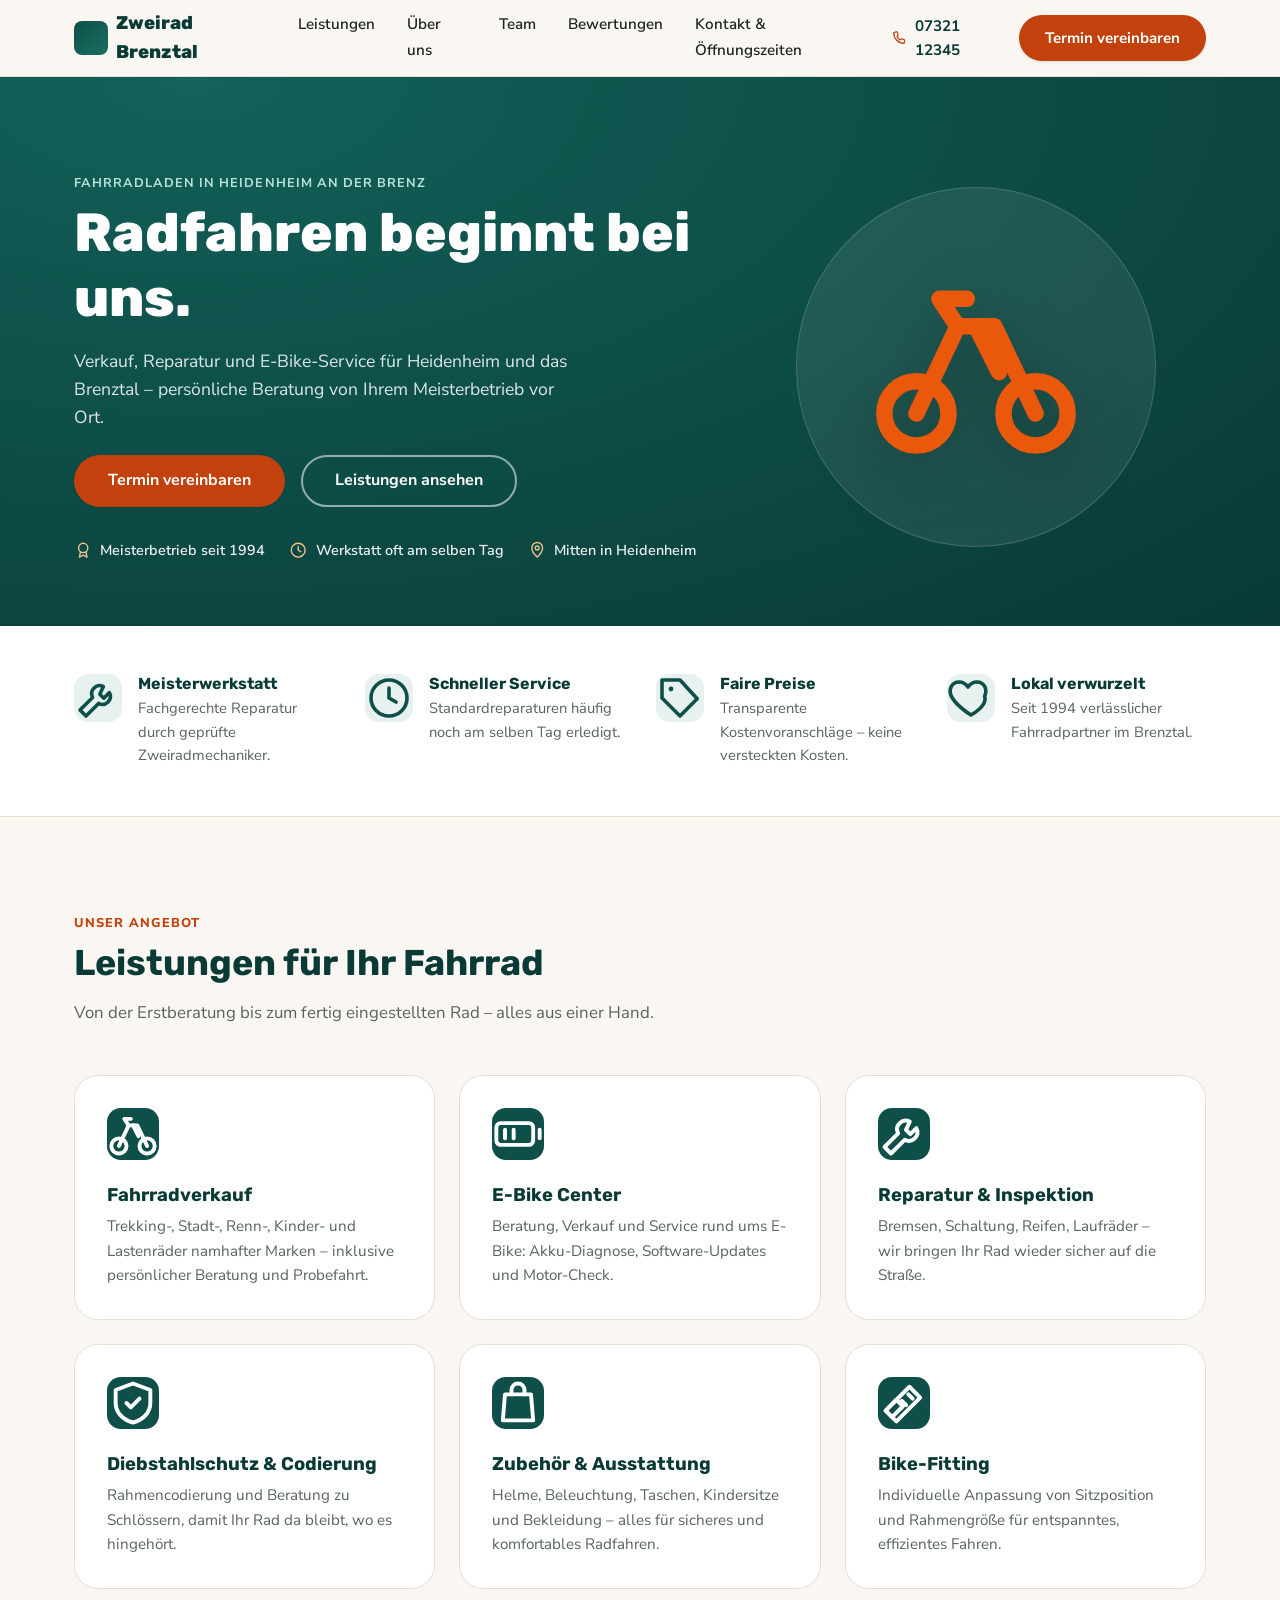
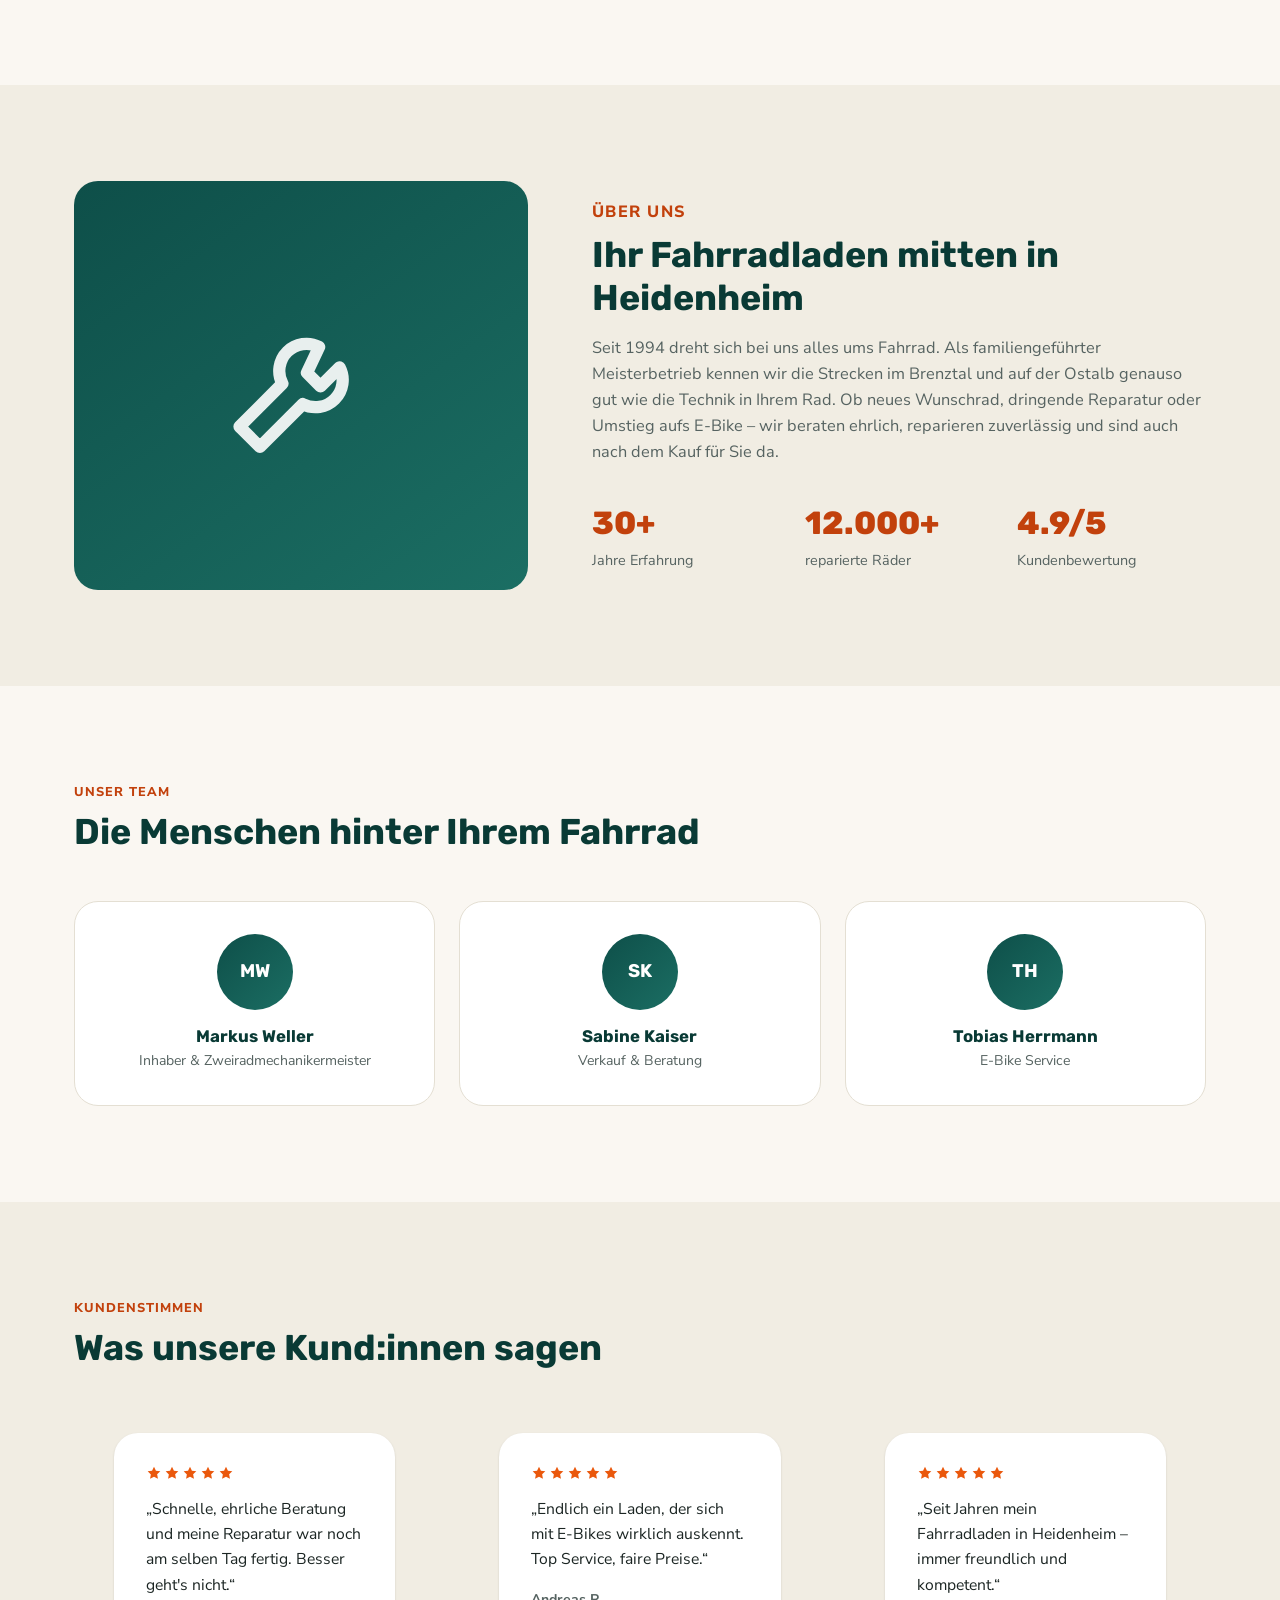
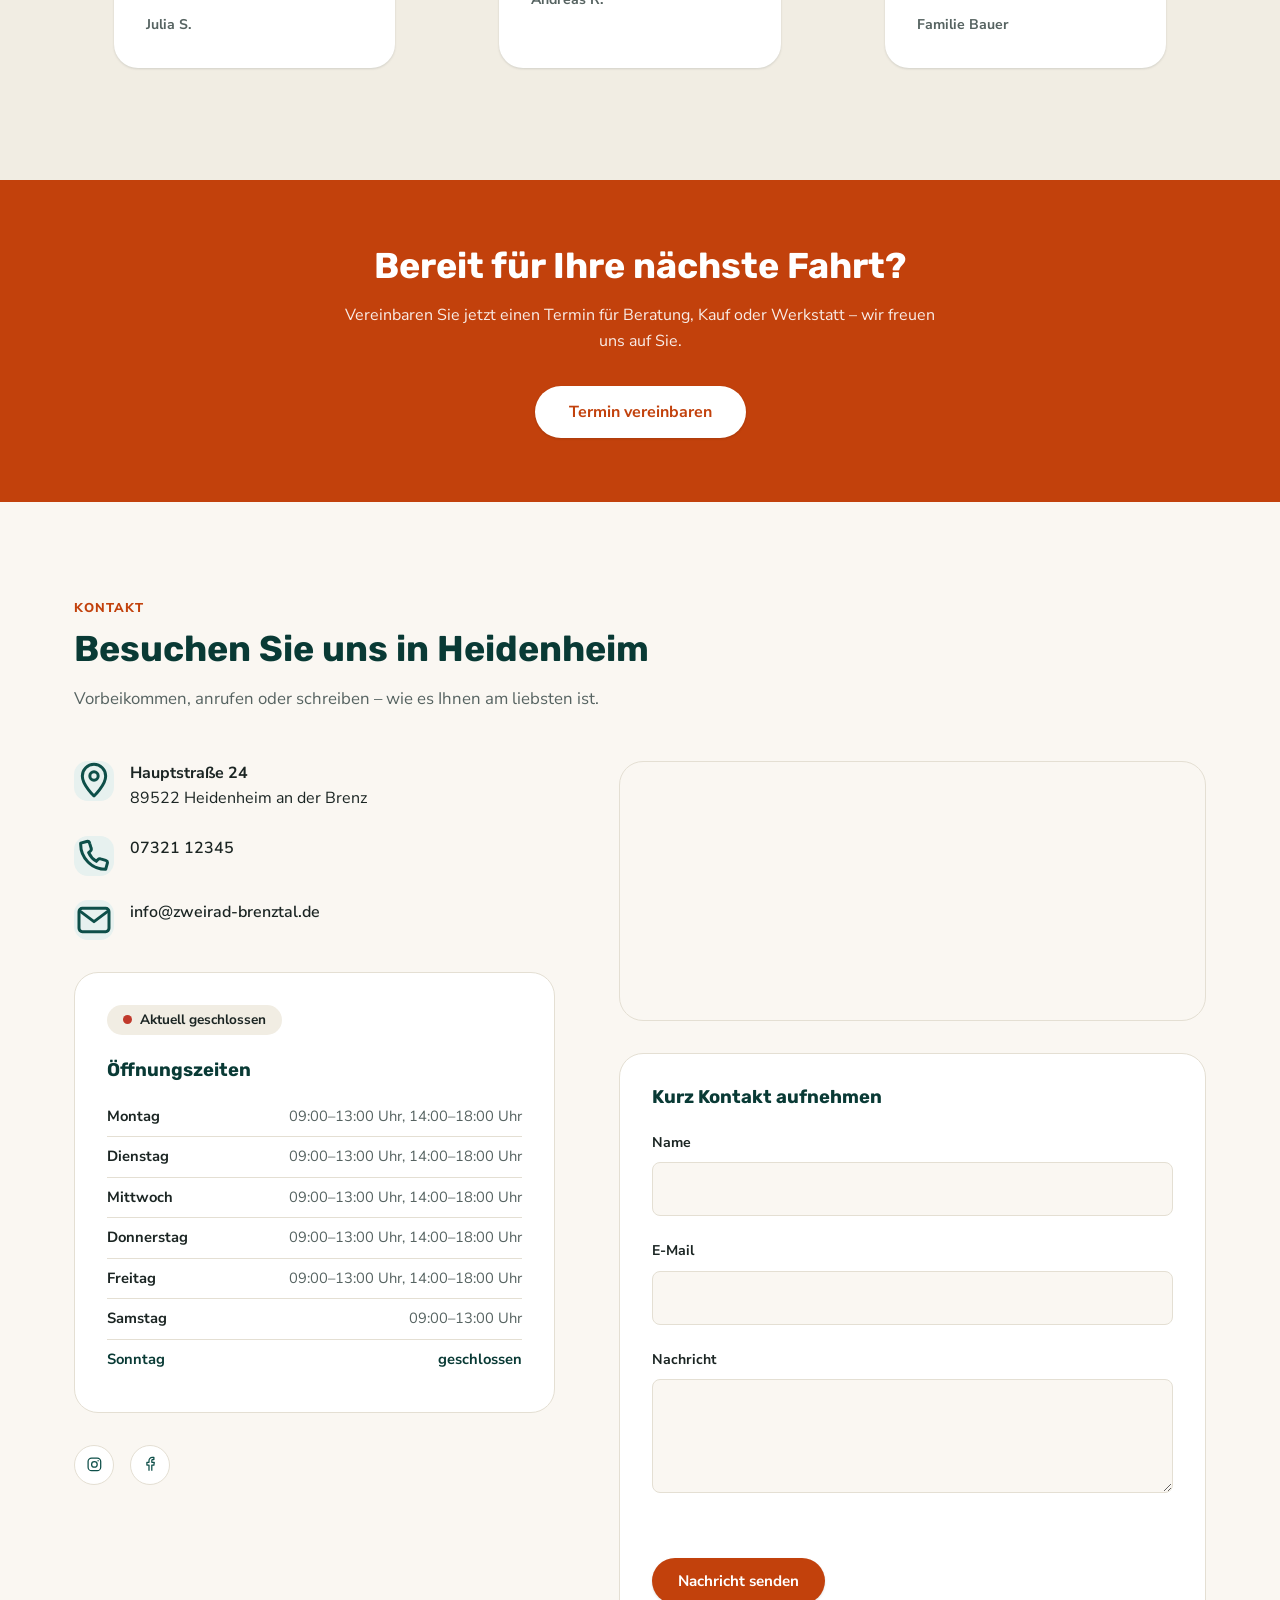
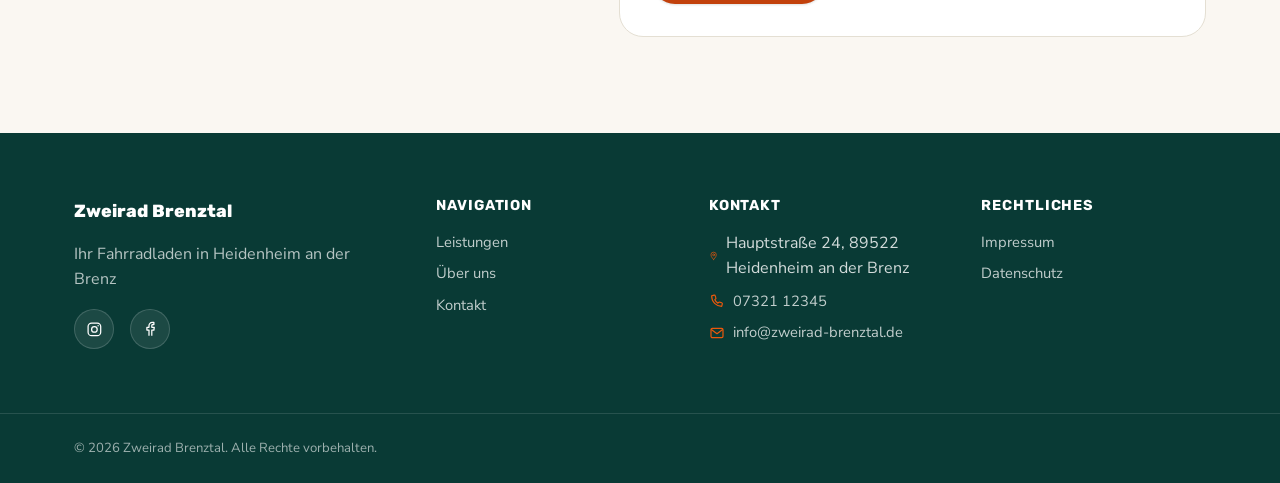
==== index.html @ 89f2dec2 "Add configurable bike shop website for Heidenheim an der Brenz Static, dependency-free HTML/CSS/JS s" ====
<!DOCTYPE html>
<html lang="de">
<head>
<meta charset="UTF-8" />
<meta name="viewport" content="width=device-width, initial-scale=1" />
<title>Zweirad Brenztal – Fahrradladen in Heidenheim an der Brenz</title>
<meta name="description" content="Ihr Fahrradladen in Heidenheim an der Brenz: Verkauf, Reparatur, E-Bike-Service und Zubehör – persönliche Beratung von Ihrem Meisterbetrieb vor Ort." />
<meta name="theme-color" content="#0E4F49" />
<link rel="icon" href="assets/favicon.svg" type="image/svg+xml" />
<link rel="preconnect" href="https://fonts.googleapis.com" />
<link rel="preconnect" href="https://fonts.gstatic.com" crossorigin />
<link href="https://fonts.googleapis.com/css2?family=Rubik:wght@500;600;700;800&family=Nunito+Sans:wght@400;500;600;700&display=swap" rel="stylesheet" />
<link rel="stylesheet" href="css/styles.css" />
</head>
<body>

<a class="skip-link" href="#main">Zum Inhalt springen</a>

<!-- ============================= HEADER ============================= -->
<header class="site-header" id="top">
  <div class="container header-inner">
    <a href="#top" class="brand" aria-label="Startseite">
      <span class="brand-mark" aria-hidden="true"></span>
      <span class="brand-name" id="brand-name">Zweirad Brenztal</span>
    </a>

    <nav class="main-nav" id="main-nav" aria-label="Hauptnavigation">
      <ul>
        <li><a href="#leistungen">Leistungen</a></li>
        <li><a href="#ueber-uns">Über uns</a></li>
        <li id="nav-team-item" hidden><a href="#team">Team</a></li>
        <li id="nav-reviews-item" hidden><a href="#bewertungen">Bewertungen</a></li>
        <li><a href="#kontakt">Kontakt &amp; Öffnungszeiten</a></li>
      </ul>
    </nav>

    <div class="header-actions">
      <a class="phone-link" id="header-phone" href="tel:">
        <span class="icon" data-icon="phone" aria-hidden="true"></span>
        <span id="header-phone-text"></span>
      </a>
      <a class="btn btn-accent" href="#kontakt">Termin vereinbaren</a>
      <button class="menu-toggle" id="menu-toggle" aria-expanded="false" aria-controls="main-nav" aria-label="Menü öffnen">
        <span class="icon" data-icon="menu" aria-hidden="true"></span>
      </button>
    </div>
  </div>
</header>

<main id="main">

  <!-- ============================= HERO ============================= -->
  <section class="hero">
    <div class="container hero-inner">
      <div class="hero-copy">
        <p class="eyebrow" id="hero-eyebrow"></p>
        <h1 id="hero-title"></h1>
        <p class="hero-subtitle" id="hero-subtitle"></p>
        <div class="hero-actions">
          <a class="btn btn-accent btn-lg" id="hero-cta-primary" href="#kontakt">Termin vereinbaren</a>
          <a class="btn btn-outline btn-lg" id="hero-cta-secondary" href="#leistungen">Leistungen ansehen</a>
        </div>
        <ul class="hero-badges" id="hero-badges"></ul>
      </div>
      <div class="hero-art" aria-hidden="true">
        <div class="hero-art-circle"></div>
        <div class="hero-art-bike">
          <span class="icon" data-icon="bike"></span>
        </div>
      </div>
    </div>
  </section>

  <!-- ============================= USPs ============================= -->
  <section class="usps" aria-label="Warum bei uns">
    <div class="container usps-grid" id="usps-grid"></div>
  </section>

  <!-- ============================= LEISTUNGEN ============================= -->
  <section class="section" id="leistungen">
    <div class="container">
      <div class="section-head">
        <p class="section-kicker">Unser Angebot</p>
        <h2>Leistungen für Ihr Fahrrad</h2>
        <p class="section-lead">Von der Erstberatung bis zum fertig eingestellten Rad – alles aus einer Hand.</p>
      </div>
      <div class="services-grid" id="services-grid"></div>
    </div>
  </section>

  <!-- ============================= ÜBER UNS ============================= -->
  <section class="section section-alt" id="ueber-uns">
    <div class="container about-inner">
      <div class="about-art" aria-hidden="true">
        <div class="about-art-shape"></div>
        <span class="icon about-art-icon" data-icon="wrench"></span>
      </div>
      <div class="about-copy">
        <p class="section-kicker">Über uns</p>
        <h2 id="about-title"></h2>
        <p id="about-text"></p>
        <dl class="stats" id="about-stats"></dl>
      </div>
    </div>
  </section>

  <!-- ============================= TEAM ============================= -->
  <section class="section" id="team" hidden>
    <div class="container">
      <div class="section-head">
        <p class="section-kicker">Unser Team</p>
        <h2>Die Menschen hinter Ihrem Fahrrad</h2>
      </div>
      <div class="team-grid" id="team-grid"></div>
    </div>
  </section>

  <!-- ============================= BEWERTUNGEN ============================= -->
  <section class="section section-alt" id="bewertungen" hidden>
    <div class="container">
      <div class="section-head">
        <p class="section-kicker">Kundenstimmen</p>
        <h2>Was unsere Kund:innen sagen</h2>
      </div>
      <div class="testimonial-grid" id="testimonial-grid"></div>
    </div>
  </section>

  <!-- ============================= CTA BANNER ============================= -->
  <section class="cta-banner">
    <div class="container cta-banner-inner">
      <h2>Bereit für Ihre nächste Fahrt?</h2>
      <p>Vereinbaren Sie jetzt einen Termin für Beratung, Kauf oder Werkstatt – wir freuen uns auf Sie.</p>
      <a class="btn btn-accent btn-lg" href="#kontakt">Termin vereinbaren</a>
    </div>
  </section>

  <!-- ============================= KONTAKT ============================= -->
  <section class="section" id="kontakt">
    <div class="container">
      <div class="section-head">
        <p class="section-kicker">Kontakt</p>
        <h2>Besuchen Sie uns in Heidenheim</h2>
        <p class="section-lead">Vorbeikommen, anrufen oder schreiben – wie es Ihnen am liebsten ist.</p>
      </div>

      <div class="contact-grid">
        <div class="contact-info">
          <ul class="info-list">
            <li>
              <span class="icon" data-icon="mapPin" aria-hidden="true"></span>
              <div>
                <strong id="contact-address-line1"></strong>
                <span id="contact-address-line2"></span>
              </div>
            </li>
            <li>
              <span class="icon" data-icon="phone" aria-hidden="true"></span>
              <div>
                <a id="contact-phone" href="tel:"></a>
              </div>
            </li>
            <li>
              <span class="icon" data-icon="mail" aria-hidden="true"></span>
              <div>
                <a id="contact-email" href="mailto:"></a>
              </div>
            </li>
          </ul>

          <div class="opening-hours-card">
            <div class="opening-hours-status" id="opening-status">
              <span class="status-dot" id="status-dot" aria-hidden="true"></span>
              <span id="status-text"></span>
            </div>
            <h3>Öffnungszeiten</h3>
            <table class="hours-table" id="hours-table">
              <tbody></tbody>
            </table>
          </div>

          <div class="social-links" id="social-links"></div>
        </div>

        <div class="contact-map-wrap">
          <iframe
            id="contact-map"
            class="contact-map"
            title="Standort auf der Karte"
            loading="lazy"
            referrerpolicy="no-referrer-when-downgrade">
          </iframe>

          <form class="contact-form" id="contact-form" novalidate>
            <h3>Kurz Kontakt aufnehmen</h3>
            <div class="form-row">
              <label for="cf-name">Name</label>
              <input type="text" id="cf-name" name="name" autocomplete="name" required />
            </div>
            <div class="form-row">
              <label for="cf-email">E-Mail</label>
              <input type="email" id="cf-email" name="email" autocomplete="email" required />
            </div>
            <div class="form-row">
              <label for="cf-message">Nachricht</label>
              <textarea id="cf-message" name="message" rows="4" required></textarea>
            </div>
            <p class="form-hint" id="form-hint" role="status" aria-live="polite"></p>
            <button type="submit" class="btn btn-accent">Nachricht senden</button>
          </form>
        </div>
      </div>
    </div>
  </section>

</main>

<!-- ============================= FOOTER ============================= -->
<footer class="site-footer">
  <div class="container footer-inner">
    <div class="footer-brand">
      <span class="brand-name" id="footer-brand-name"></span>
      <p id="footer-claim"></p>
      <div class="social-links" id="footer-social-links"></div>
    </div>

    <div class="footer-col">
      <h4>Navigation</h4>
      <ul>
        <li><a href="#leistungen">Leistungen</a></li>
        <li><a href="#ueber-uns">Über uns</a></li>
        <li><a href="#kontakt">Kontakt</a></li>
      </ul>
    </div>

    <div class="footer-col">
      <h4>Kontakt</h4>
      <ul id="footer-contact"></ul>
    </div>

    <div class="footer-col">
      <h4>Rechtliches</h4>
      <ul>
        <li><a id="footer-impressum" href="#">Impressum</a></li>
        <li><a id="footer-datenschutz" href="#">Datenschutz</a></li>
      </ul>
    </div>
  </div>
  <div class="footer-bottom">
    <div class="container">
      <p>&copy; <span id="footer-year"></span> <span id="footer-year-brand"></span>. Alle Rechte vorbehalten.</p>
    </div>
  </div>
</footer>

<script src="js/icons.js"></script>
<script src="js/config.js"></script>
<script src="js/main.js"></script>
</body>
</html>
---- css/styles.css ----
/* ============================================================================
   DESIGN TOKENS
   Petrol/Teal = Vertrauen & Handwerk, Orange = Energie & Call-to-Action.
   Empfehlung basiert auf lokalem Trust-Business + Retail Farb-/Typo-Profil.
   ============================================================================ */
:root {
  /* Farben */
  --color-primary: #0E4F49;
  --color-primary-dark: #093A35;
  --color-primary-light: #E7F1EF;
  --color-secondary: #1B6E63;
  --color-accent: #EA580C;
  --color-accent-dark: #C2410C;
  --color-on-accent: #FFFFFF;

  --color-bg: #FAF7F2;
  --color-surface: #FFFFFF;
  --color-surface-alt: #F1EDE3;
  --color-text: #1B2523;
  --color-text-muted: #566361;
  --color-border: #E4DFD3;

  --color-success: #1B8A5A;
  --color-danger: #C0392B;

  /* Typografie */
  --font-heading: "Rubik", system-ui, sans-serif;
  --font-body: "Nunito Sans", system-ui, sans-serif;

  /* Spacing scale */
  --space-1: 4px;
  --space-2: 8px;
  --space-3: 16px;
  --space-4: 24px;
  --space-5: 32px;
  --space-6: 48px;
  --space-7: 64px;
  --space-8: 96px;

  /* Radius / Shadow */
  --radius-sm: 8px;
  --radius-md: 14px;
  --radius-lg: 24px;
  --radius-full: 999px;
  --shadow-sm: 0 1px 2px rgba(15, 30, 27, 0.06), 0 1px 3px rgba(15, 30, 27, 0.08);
  --shadow-md: 0 8px 24px rgba(15, 30, 27, 0.10);
  --shadow-lg: 0 20px 48px rgba(15, 30, 27, 0.16);

  --transition-fast: 150ms ease;
  --transition: 220ms cubic-bezier(0.4, 0, 0.2, 1);

  --container-width: 1180px;
}

/* ============================================================================
   RESET & BASE
   ============================================================================ */
*, *::before, *::after { box-sizing: border-box; }
html { scroll-behavior: smooth; }
@media (prefers-reduced-motion: reduce) {
  html { scroll-behavior: auto; }
  *, *::before, *::after {
    animation-duration: 0.01ms !important;
    animation-iteration-count: 1 !important;
    transition-duration: 0.01ms !important;
    scroll-behavior: auto !important;
  }
}

body {
  margin: 0;
  font-family: var(--font-body);
  background: var(--color-bg);
  color: var(--color-text);
  font-size: 16px;
  line-height: 1.6;
  -webkit-font-smoothing: antialiased;
}

img { max-width: 100%; display: block; }

h1, h2, h3, h4 {
  font-family: var(--font-heading);
  color: var(--color-primary-dark);
  line-height: 1.2;
  margin: 0 0 var(--space-3);
  font-weight: 700;
}

h1 { font-size: clamp(2.1rem, 4.2vw, 3.4rem); font-weight: 800; }
h2 { font-size: clamp(1.6rem, 2.8vw, 2.3rem); }
h3 { font-size: 1.15rem; }

p { margin: 0 0 var(--space-3); color: var(--color-text-muted); }

a { color: var(--color-primary); text-decoration: none; }

ul { list-style: none; margin: 0; padding: 0; }

button { font-family: inherit; }

/* Accessible focus ring everywhere, including keyboard-only */
a:focus-visible,
button:focus-visible,
input:focus-visible,
textarea:focus-visible,
[tabindex]:focus-visible {
  outline: 3px solid var(--color-accent);
  outline-offset: 2px;
  border-radius: var(--radius-sm);
}

.skip-link {
  position: absolute;
  left: -9999px;
  top: 0;
  background: var(--color-primary);
  color: #fff;
  padding: var(--space-3);
  z-index: 1000;
  border-radius: 0 0 var(--radius-sm) 0;
}
.skip-link:focus {
  left: 0;
}

.container {
  width: 100%;
  max-width: var(--container-width);
  margin-inline: auto;
  padding-inline: var(--space-4);
}

.icon {
  display: inline-flex;
  width: 1em;
  height: 1em;
}
.icon svg { width: 100%; height: 100%; }

/* ============================================================================
   BUTTONS  (min 44x44 touch target)
   ============================================================================ */
.btn {
  display: inline-flex;
  align-items: center;
  justify-content: center;
  gap: var(--space-2);
  min-height: 46px;
  padding: 0 var(--space-4);
  border-radius: var(--radius-full);
  font-weight: 700;
  font-size: 0.95rem;
  border: 2px solid transparent;
  cursor: pointer;
  transition: transform var(--transition-fast), box-shadow var(--transition-fast), background var(--transition-fast), color var(--transition-fast);
  white-space: nowrap;
}
.btn:hover { transform: translateY(-1px); }
.btn:active { transform: translateY(0); }

.btn-accent {
  background: var(--color-accent-dark);
  color: var(--color-on-accent);
  box-shadow: var(--shadow-sm);
}
.btn-accent:hover { background: var(--color-accent); box-shadow: var(--shadow-md); }

.btn-outline {
  background: transparent;
  border-color: rgba(255,255,255,0.55);
  color: inherit;
}
.btn-outline:hover { background: rgba(255,255,255,0.12); }

.btn-lg { min-height: 52px; padding: 0 var(--space-5); font-size: 1rem; }

/* ============================================================================
   HEADER
   ============================================================================ */
.site-header {
  position: sticky;
  top: 0;
  z-index: 100;
  background: rgba(250, 247, 242, 0.97);
  border-bottom: 1px solid var(--color-border);
}

.header-inner {
  display: flex;
  align-items: center;
  gap: var(--space-4);
  min-height: 76px;
}

.brand {
  display: flex;
  align-items: center;
  gap: var(--space-2);
  margin-right: auto;
  font-family: var(--font-heading);
  font-weight: 800;
  font-size: 1.15rem;
  color: var(--color-primary-dark);
}

.brand-mark {
  width: 34px;
  height: 34px;
  border-radius: var(--radius-sm);
  background: linear-gradient(135deg, var(--color-primary), var(--color-secondary));
  flex-shrink: 0;
}

.main-nav ul {
  display: flex;
  gap: var(--space-5);
}

.main-nav a {
  color: var(--color-text);
  font-weight: 600;
  font-size: 0.95rem;
  padding: var(--space-2) 0;
  border-bottom: 2px solid transparent;
  transition: color var(--transition-fast), border-color var(--transition-fast);
}
.main-nav a:hover { color: var(--color-primary); border-color: var(--color-accent); }

.header-actions {
  display: flex;
  align-items: center;
  gap: var(--space-3);
}

.phone-link {
  display: flex;
  align-items: center;
  gap: var(--space-2);
  font-weight: 700;
  color: var(--color-primary-dark);
  font-size: 0.95rem;
}
.phone-link .icon { color: var(--color-accent-dark); font-size: 1.1rem; }

.menu-toggle {
  display: none;
  align-items: center;
  justify-content: center;
  width: 44px;
  height: 44px;
  border: 1px solid var(--color-border);
  border-radius: var(--radius-sm);
  background: var(--color-surface);
  color: var(--color-primary-dark);
  cursor: pointer;
}

/* ============================================================================
   HERO
   ============================================================================ */
.hero {
  background: radial-gradient(120% 140% at 15% 0%, #12615A 0%, var(--color-primary) 45%, var(--color-primary-dark) 100%);
  color: #fff;
  padding-block: var(--space-8) var(--space-7);
  overflow: hidden;
}

.hero-inner {
  display: grid;
  grid-template-columns: 1.15fr 0.85fr;
  align-items: center;
  gap: var(--space-6);
}

.eyebrow {
  text-transform: uppercase;
  letter-spacing: 0.08em;
  font-weight: 700;
  font-size: 0.8rem;
  color: #B9E3DA;
  margin-bottom: var(--space-2);
}

.hero h1 { color: #fff; }

.hero-subtitle {
  color: rgba(255,255,255,0.86);
  font-size: 1.1rem;
  max-width: 46ch;
}

.hero-actions {
  display: flex;
  flex-wrap: wrap;
  gap: var(--space-3);
  margin-block: var(--space-4) var(--space-5);
}

.hero-badges {
  display: flex;
  flex-wrap: wrap;
  gap: var(--space-4);
}
.hero-badges li {
  display: flex;
  align-items: center;
  gap: var(--space-2);
  font-size: 0.9rem;
  font-weight: 600;
  color: rgba(255,255,255,0.92);
}
.hero-badges .icon { color: #F0C48F; font-size: 1.15rem; }

.hero-art {
  position: relative;
  display: flex;
  align-items: center;
  justify-content: center;
  height: 100%;
  min-height: 280px;
}
.hero-art-circle {
  position: absolute;
  width: min(360px, 80%);
  aspect-ratio: 1;
  border-radius: 50%;
  background: rgba(255,255,255,0.08);
  border: 1px solid rgba(255,255,255,0.16);
}
.hero-art-bike {
  position: relative;
  color: var(--color-accent);
  filter: drop-shadow(0 20px 30px rgba(0,0,0,0.25));
}
.hero-art-bike .icon { width: min(220px, 46vw); height: min(220px, 46vw); }

/* ============================================================================
   USPs
   ============================================================================ */
.usps {
  background: var(--color-surface);
  border-bottom: 1px solid var(--color-border);
}
.usps-grid {
  display: grid;
  grid-template-columns: repeat(4, 1fr);
  gap: var(--space-5);
  padding-block: var(--space-6);
}
.usp-item {
  display: flex;
  gap: var(--space-3);
  align-items: flex-start;
}
.usp-icon {
  flex-shrink: 0;
  width: 48px;
  height: 48px;
  border-radius: var(--radius-md);
  background: var(--color-primary-light);
  color: var(--color-primary);
  display: flex;
  align-items: center;
  justify-content: center;
  font-size: 1.4rem;
}
.usp-item h3 { margin-bottom: var(--space-1); font-size: 1rem; }
.usp-item p { margin: 0; font-size: 0.92rem; }

/* ============================================================================
   SECTIONS (generic)
   ============================================================================ */
.section { padding-block: var(--space-8); }
.section-alt { background: var(--color-surface-alt); }

.section-head { max-width: 640px; margin-bottom: var(--space-6); }
.section-kicker {
  color: var(--color-accent-dark);
  font-weight: 800;
  text-transform: uppercase;
  letter-spacing: 0.08em;
  font-size: 0.8rem;
  margin-bottom: var(--space-2);
}
.section-lead { font-size: 1.05rem; }

/* ============================================================================
   SERVICES
   ============================================================================ */
.services-grid {
  display: grid;
  grid-template-columns: repeat(3, 1fr);
  gap: var(--space-4);
}
.service-card {
  background: var(--color-surface);
  border: 1px solid var(--color-border);
  border-radius: var(--radius-lg);
  padding: var(--space-5);
  transition: transform var(--transition), box-shadow var(--transition), border-color var(--transition);
}
.service-card:hover {
  transform: translateY(-4px);
  box-shadow: var(--shadow-md);
  border-color: transparent;
}
.service-icon {
  width: 52px;
  height: 52px;
  border-radius: var(--radius-md);
  background: var(--color-primary);
  color: #fff;
  display: flex;
  align-items: center;
  justify-content: center;
  font-size: 1.5rem;
  margin-bottom: var(--space-4);
}
.service-card h3 { margin-bottom: var(--space-2); }
.service-card p { margin: 0; font-size: 0.95rem; }

/* ============================================================================
   ABOUT
   ============================================================================ */
.about-inner {
  display: grid;
  grid-template-columns: 0.85fr 1.15fr;
  gap: var(--space-7);
  align-items: center;
}
.about-art {
  position: relative;
  aspect-ratio: 1 / 0.9;
  display: flex;
  align-items: center;
  justify-content: center;
}
.about-art-shape {
  position: absolute;
  inset: 0;
  background: linear-gradient(145deg, var(--color-primary), var(--color-secondary));
  border-radius: var(--radius-lg);
}
.about-art-icon {
  position: relative;
  color: rgba(255,255,255,0.9);
  width: 40%;
  height: 40%;
}
.about-copy p { font-size: 1.02rem; }

.stats {
  display: grid;
  grid-template-columns: repeat(3, 1fr);
  gap: var(--space-4);
  margin: var(--space-5) 0 0;
}
.stats div { text-align: left; }
.stats dt {
  font-family: var(--font-heading);
  font-size: clamp(1.5rem, 3vw, 2rem);
  font-weight: 800;
  color: var(--color-accent-dark);
}
.stats dd { margin: 0; color: var(--color-text-muted); font-size: 0.9rem; }

/* ============================================================================
   TEAM
   ============================================================================ */
.team-grid {
  display: grid;
  grid-template-columns: repeat(auto-fit, minmax(200px, 1fr));
  gap: var(--space-4);
}
.team-card {
  background: var(--color-surface);
  border: 1px solid var(--color-border);
  border-radius: var(--radius-lg);
  padding: var(--space-5);
  text-align: center;
}
.team-avatar {
  width: 76px;
  height: 76px;
  border-radius: 50%;
  margin: 0 auto var(--space-3);
  background: linear-gradient(135deg, var(--color-primary), var(--color-secondary));
  color: #fff;
  display: flex;
  align-items: center;
  justify-content: center;
  font-family: var(--font-heading);
  font-weight: 700;
  font-size: 1.15rem;
}
.team-card h3 { margin-bottom: var(--space-1); font-size: 1.05rem; }
.team-card p { margin: 0; font-size: 0.88rem; }

/* ============================================================================
   TESTIMONIALS
   ============================================================================ */
.testimonial-grid {
  display: grid;
  grid-template-columns: repeat(3, 1fr);
  gap: var(--space-4);
}
.testimonial-card {
  background: var(--color-surface);
  border-radius: var(--radius-lg);
  padding: var(--space-5);
  box-shadow: var(--shadow-sm);
}
.testimonial-stars {
  display: flex;
  gap: 2px;
  color: var(--color-accent);
  margin-bottom: var(--space-3);
}
.testimonial-stars .icon { width: 16px; height: 16px; }
.testimonial-card blockquote {
  margin: 0 0 var(--space-3);
  font-size: 0.98rem;
  color: var(--color-text);
}
.testimonial-author {
  font-weight: 700;
  font-size: 0.88rem;
  color: var(--color-text-muted);
}

/* ============================================================================
   CTA BANNER
   ============================================================================ */
.cta-banner {
  background: var(--color-accent-dark);
  color: #fff;
  text-align: center;
  padding-block: var(--space-7);
}
.cta-banner-inner { max-width: 640px; margin-inline: auto; }
.cta-banner h2 { color: #fff; }
.cta-banner p { color: rgba(255,255,255,0.9); margin-bottom: var(--space-5); }
.cta-banner .btn-accent {
  background: #fff;
  color: var(--color-accent-dark);
}
.cta-banner .btn-accent:hover { background: #FFF3EA; }

/* ============================================================================
   CONTACT
   ============================================================================ */
.contact-grid {
  display: grid;
  grid-template-columns: 0.9fr 1.1fr;
  gap: var(--space-7);
  align-items: start;
}

.info-list { display: flex; flex-direction: column; gap: var(--space-4); margin-bottom: var(--space-5); }
.info-list li { display: flex; gap: var(--space-3); align-items: flex-start; }
.info-list .icon {
  flex-shrink: 0;
  width: 40px;
  height: 40px;
  border-radius: var(--radius-md);
  background: var(--color-primary-light);
  color: var(--color-primary);
  display: flex;
  align-items: center;
  justify-content: center;
  font-size: 1.1rem;
}
.info-list strong { display: block; color: var(--color-text); }
.info-list a { color: var(--color-text); font-weight: 600; }
.info-list a:hover { color: var(--color-primary); }

.opening-hours-card {
  background: var(--color-surface);
  border: 1px solid var(--color-border);
  border-radius: var(--radius-lg);
  padding: var(--space-5);
  margin-bottom: var(--space-5);
}
.opening-hours-status {
  display: inline-flex;
  align-items: center;
  gap: var(--space-2);
  padding: var(--space-1) var(--space-3);
  border-radius: var(--radius-full);
  background: var(--color-surface-alt);
  font-weight: 700;
  font-size: 0.85rem;
  margin-bottom: var(--space-4);
}
.status-dot {
  width: 9px;
  height: 9px;
  border-radius: 50%;
  background: var(--color-text-muted);
  flex-shrink: 0;
}
.status-dot.is-open { background: var(--color-success); }
.status-dot.is-closed { background: var(--color-danger); }

.hours-table { width: 100%; border-collapse: collapse; font-size: 0.92rem; }
.hours-table td { padding: var(--space-2) 0; border-top: 1px solid var(--color-border); color: var(--color-text-muted); }
.hours-table td:first-child { font-weight: 700; color: var(--color-text); }
.hours-table td:last-child { text-align: right; }
.hours-table tr:first-child td { border-top: none; }
.hours-table tr.is-today td { color: var(--color-primary-dark); font-weight: 700; }

.social-links { display: flex; gap: var(--space-3); }
.social-links a {
  width: 40px;
  height: 40px;
  border-radius: 50%;
  background: var(--color-surface);
  border: 1px solid var(--color-border);
  color: var(--color-primary);
  display: flex;
  align-items: center;
  justify-content: center;
  font-size: 1.05rem;
  transition: background var(--transition-fast), color var(--transition-fast);
}
.social-links a:hover { background: var(--color-primary); color: #fff; }

.contact-map-wrap { display: flex; flex-direction: column; gap: var(--space-5); }
.contact-map {
  width: 100%;
  height: 260px;
  border: 1px solid var(--color-border);
  border-radius: var(--radius-lg);
}

.contact-form {
  background: var(--color-surface);
  border: 1px solid var(--color-border);
  border-radius: var(--radius-lg);
  padding: var(--space-5);
}
.contact-form h3 { margin-bottom: var(--space-4); }
.form-row { margin-bottom: var(--space-4); }
.form-row label {
  display: block;
  font-weight: 700;
  font-size: 0.88rem;
  margin-bottom: var(--space-2);
  color: var(--color-text);
}
.form-row input,
.form-row textarea {
  width: 100%;
  min-height: 46px;
  padding: var(--space-3);
  border: 1px solid var(--color-border);
  border-radius: var(--radius-sm);
  font-family: inherit;
  font-size: 0.95rem;
  background: var(--color-bg);
  color: var(--color-text);
  transition: border-color var(--transition-fast);
}
.form-row textarea { min-height: 110px; resize: vertical; }
.form-row input:focus,
.form-row textarea:focus { border-color: var(--color-primary); outline: none; }
.form-hint { font-size: 0.85rem; min-height: 1.2em; color: var(--color-success); }
.form-hint[data-state="error"] { color: var(--color-danger); }

/* ============================================================================
   FOOTER
   ============================================================================ */
.site-footer {
  background: var(--color-primary-dark);
  color: rgba(255,255,255,0.82);
}
.footer-inner {
  display: grid;
  grid-template-columns: 1.4fr 1fr 1fr 1fr;
  gap: var(--space-6);
  padding-block: var(--space-7);
}
.footer-brand .brand-name { color: #fff; font-family: var(--font-heading); font-weight: 800; font-size: 1.1rem; }
.footer-brand p { color: rgba(255,255,255,0.7); margin-block: var(--space-3); max-width: 32ch; }
.footer-col h4 { color: #fff; font-size: 0.9rem; text-transform: uppercase; letter-spacing: 0.06em; margin-bottom: var(--space-3); }
.footer-col ul { display: flex; flex-direction: column; gap: var(--space-2); }
.footer-col a { color: rgba(255,255,255,0.75); font-size: 0.92rem; }
.footer-col a:hover { color: #fff; }
.footer-col li { display: flex; align-items: center; gap: var(--space-2); }
.footer-col .icon { color: var(--color-accent); font-size: 1rem; }

.footer-bottom {
  border-top: 1px solid rgba(255,255,255,0.12);
  padding-block: var(--space-4);
}
.footer-bottom p { margin: 0; font-size: 0.82rem; color: rgba(255,255,255,0.6); }

.site-footer .social-links a {
  background: rgba(255,255,255,0.08);
  border-color: rgba(255,255,255,0.16);
  color: #fff;
}
.site-footer .social-links a:hover { background: var(--color-accent); border-color: var(--color-accent); }

/* ============================================================================
   RESPONSIVE
   ============================================================================ */
@media (max-width: 1024px) {
  .usps-grid { grid-template-columns: repeat(2, 1fr); }
  .services-grid { grid-template-columns: repeat(2, 1fr); }
  .testimonial-grid { grid-template-columns: repeat(2, 1fr); }
  .footer-inner { grid-template-columns: 1fr 1fr; }
}

@media (max-width: 860px) {
  .main-nav {
    position: fixed;
    inset: 76px 0 0 0;
    z-index: 99;
    background: var(--color-bg);
    padding: var(--space-5) var(--space-4);
    transform: translateY(-8px);
    opacity: 0;
    pointer-events: none;
    transition: opacity var(--transition), transform var(--transition);
    overflow-y: auto;
  }
  .main-nav.is-open { opacity: 1; pointer-events: auto; transform: translateY(0); }
  .main-nav ul { flex-direction: column; gap: var(--space-2); }
  .main-nav a { display: block; padding: var(--space-3); font-size: 1.05rem; }

  .header-actions .phone-link { display: none; }
  .menu-toggle { display: flex; }

  .hero-inner { grid-template-columns: 1fr; text-align: left; }
  .hero-art { min-height: 200px; order: -1; }
  .hero-art-bike .icon { width: 140px; height: 140px; }

  .about-inner { grid-template-columns: 1fr; }
  .about-art { order: -1; aspect-ratio: 16/9; }

  .contact-grid { grid-template-columns: 1fr; }
}

@media (max-width: 640px) {
  .usps-grid { grid-template-columns: 1fr; }
  .services-grid { grid-template-columns: 1fr; }
  .testimonial-grid { grid-template-columns: 1fr; }
  .stats { grid-template-columns: repeat(3, 1fr); gap: var(--space-3); }
  .footer-inner { grid-template-columns: 1fr; padding-block: var(--space-6); }
  .header-actions .btn-accent { display: none; }
  .hero { padding-block: var(--space-7) var(--space-6); }
}
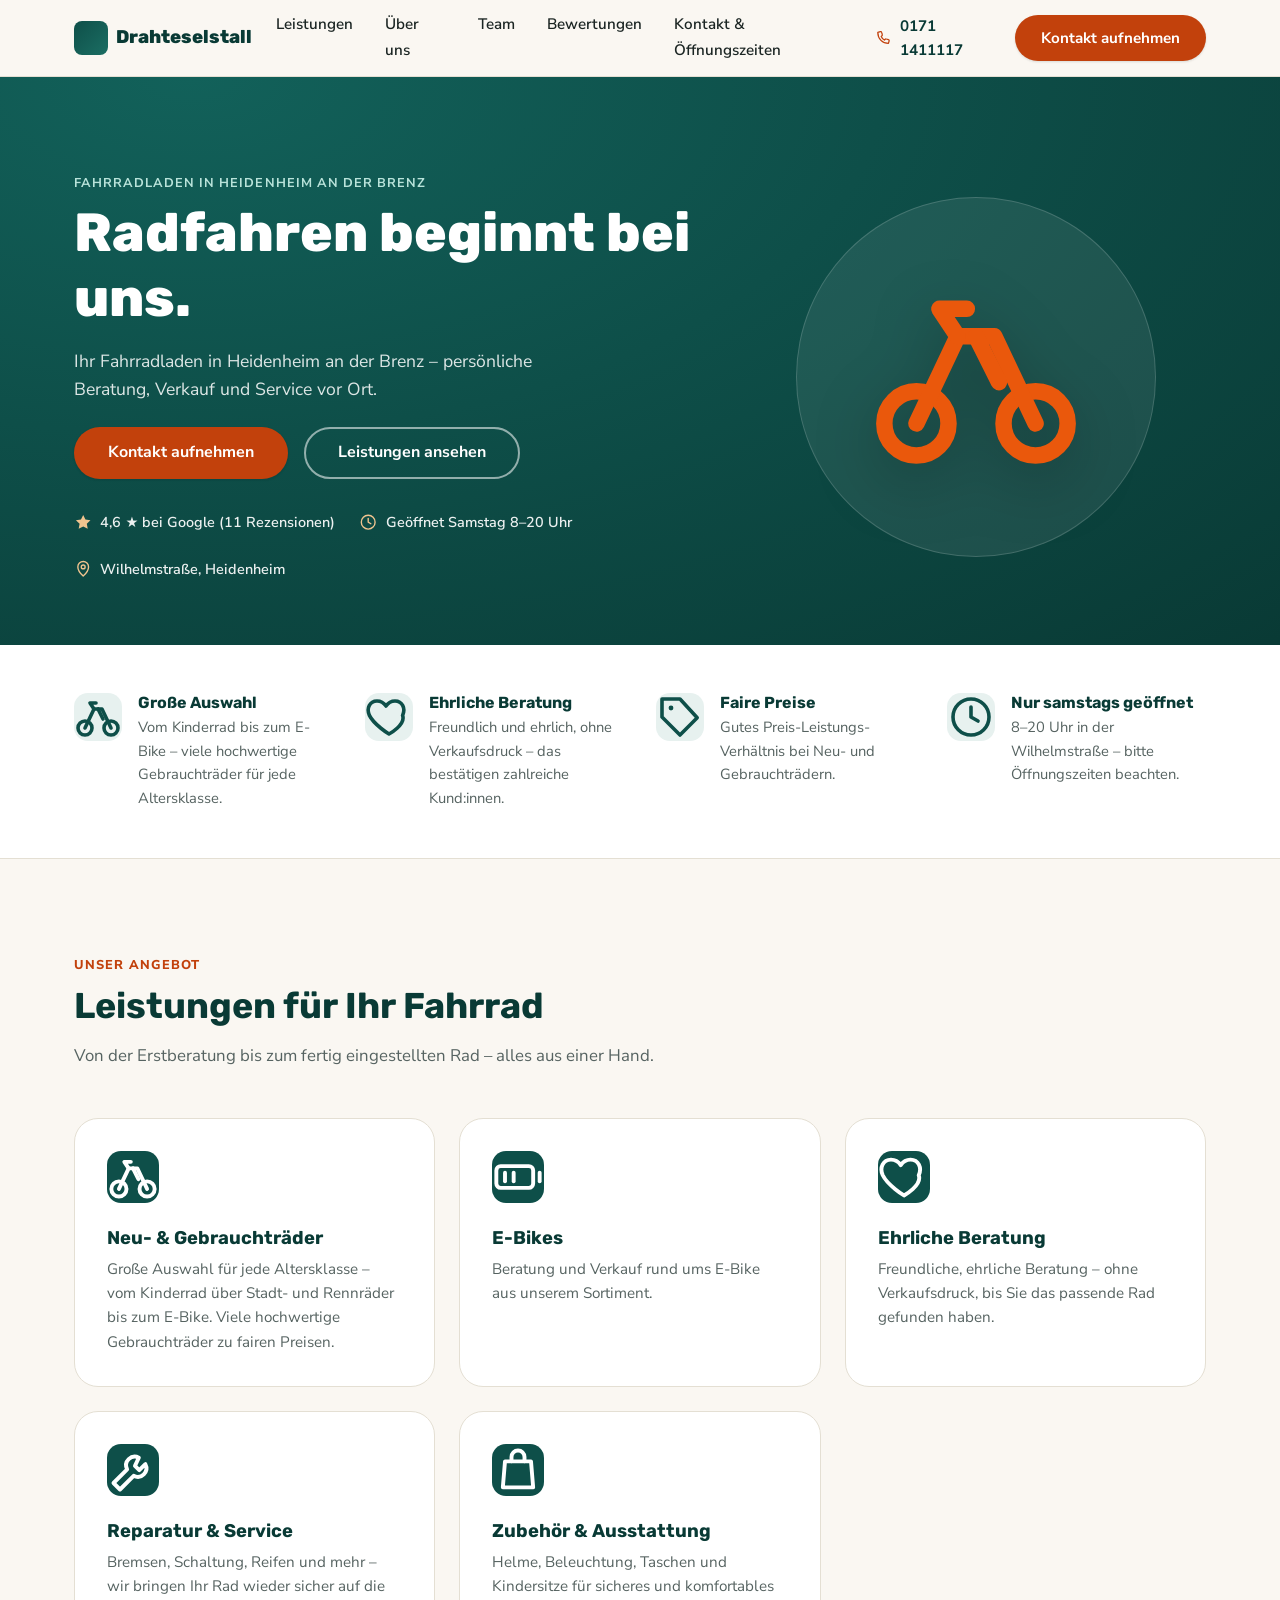
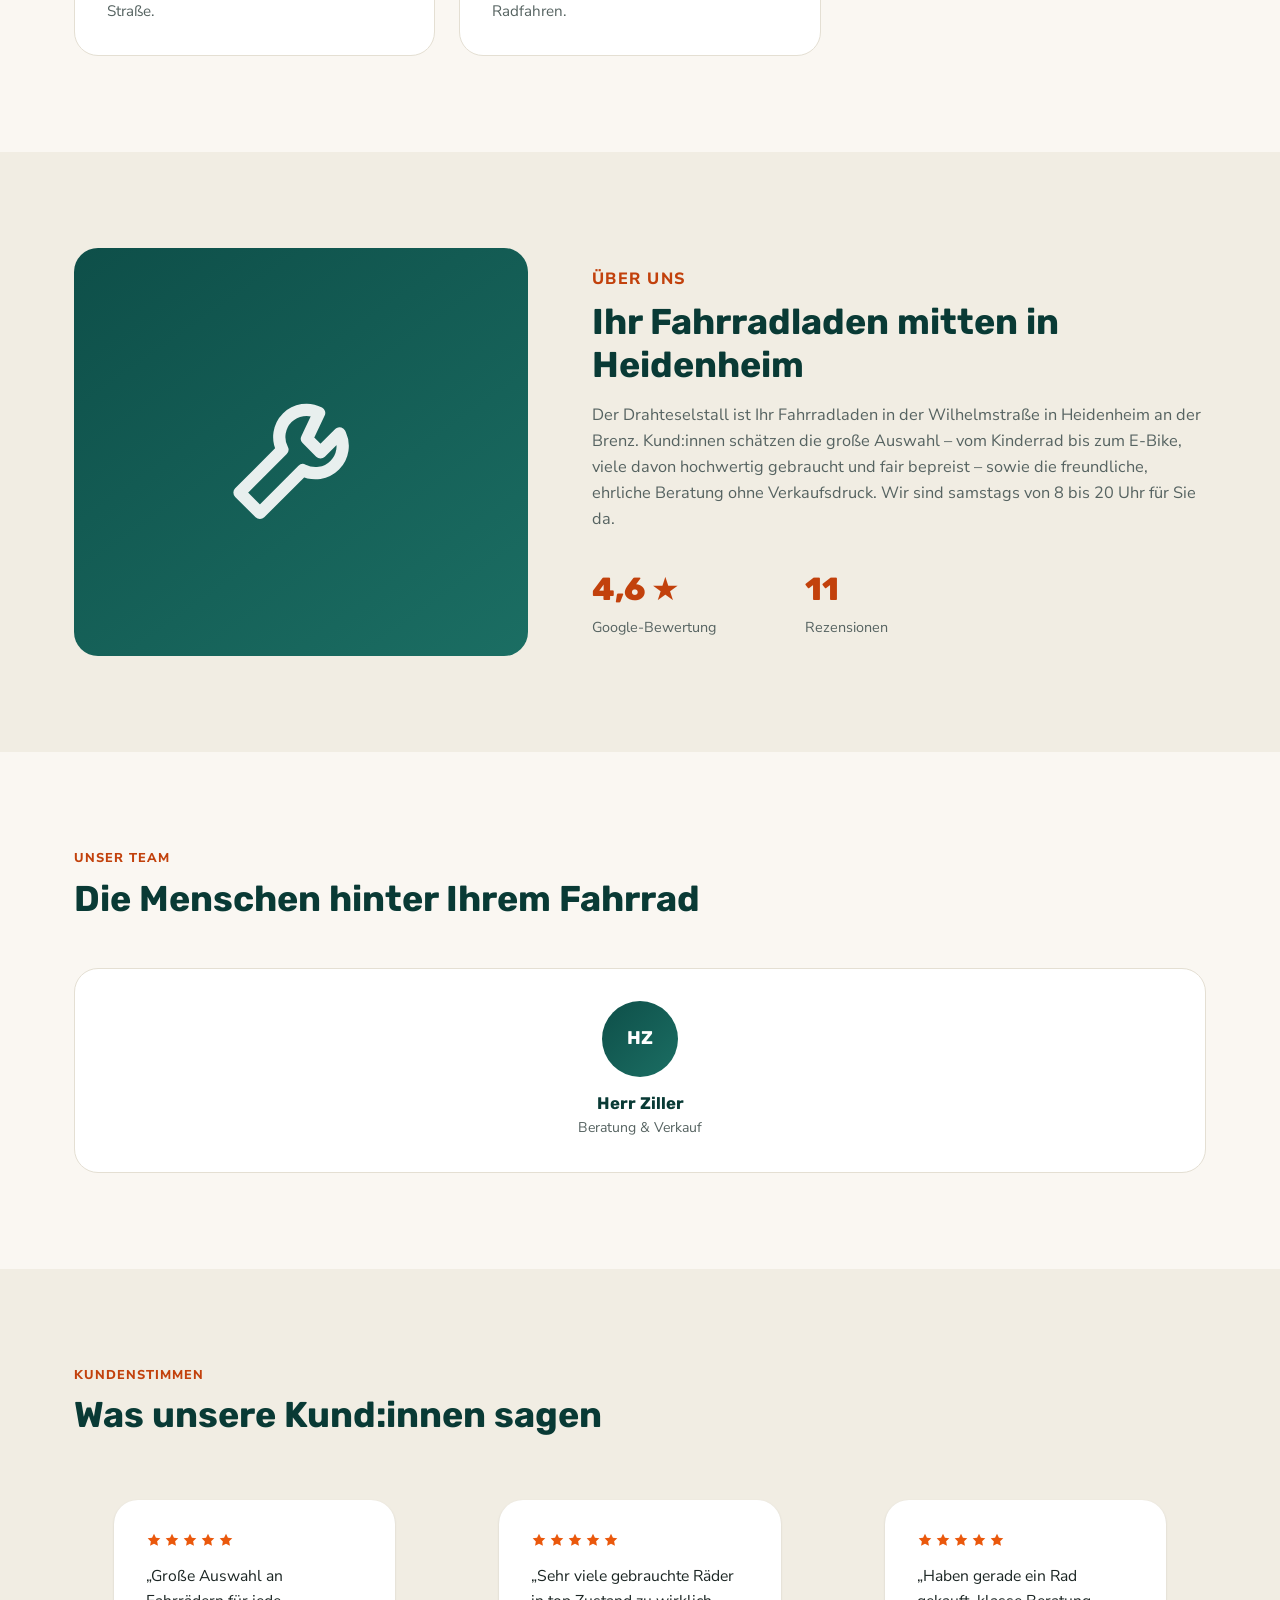
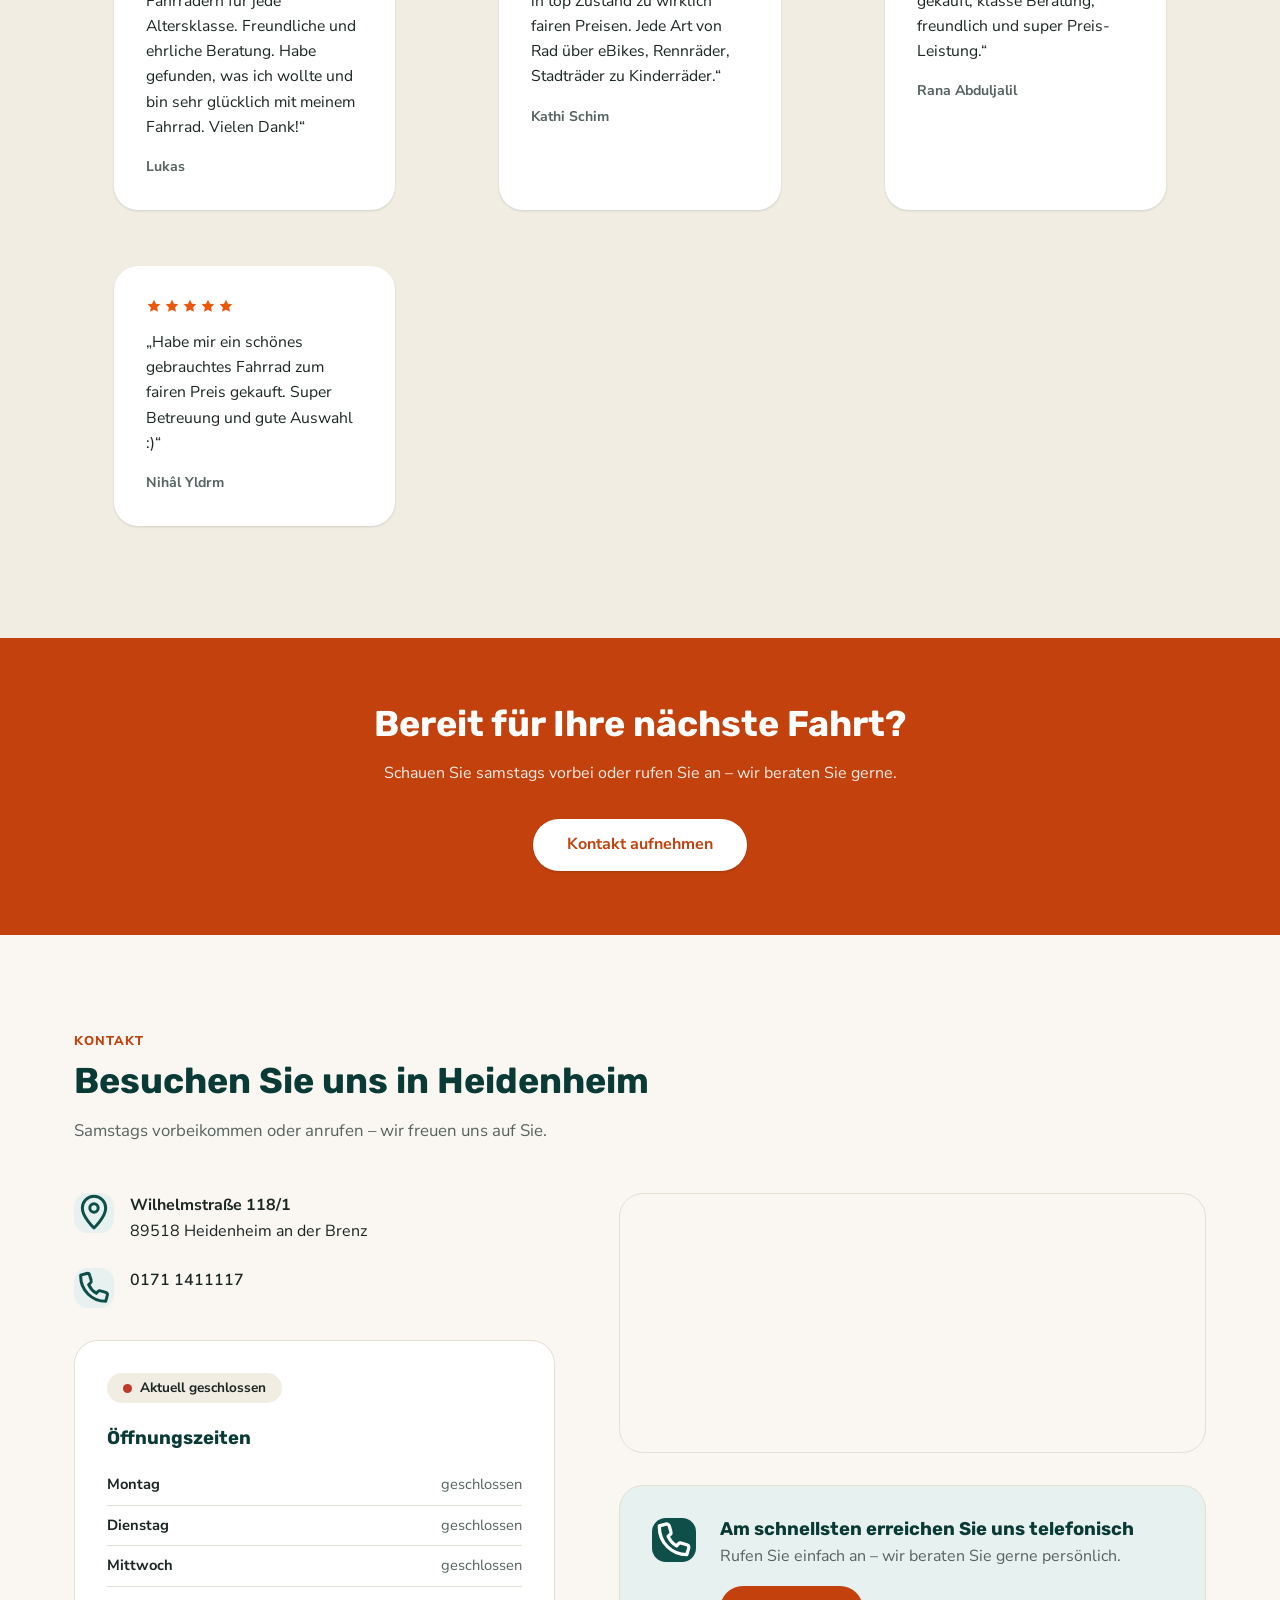
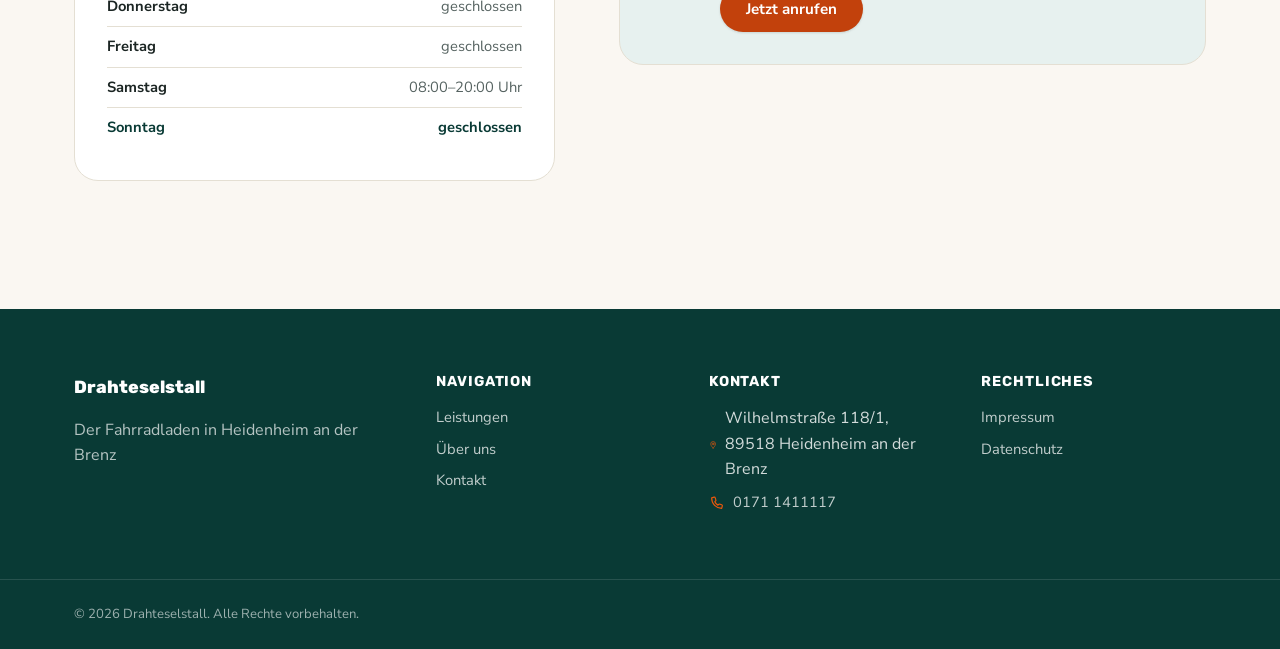
==== commit 1d2425e3: "Populate site with real Drahteselstall business data Replace all placeholder content with the shop's" ====
--- a/index.html
+++ b/index.html
@@ -3,8 +3,8 @@
 <head>
 <meta charset="UTF-8" />
 <meta name="viewport" content="width=device-width, initial-scale=1" />
-<title>Zweirad Brenztal – Fahrradladen in Heidenheim an der Brenz</title>
-<meta name="description" content="Ihr Fahrradladen in Heidenheim an der Brenz: Verkauf, Reparatur, E-Bike-Service und Zubehör – persönliche Beratung von Ihrem Meisterbetrieb vor Ort." />
+<title>Drahteselstall – Fahrradladen in Heidenheim an der Brenz</title>
+<meta name="description" content="Drahteselstall: Ihr Fahrradladen in Heidenheim an der Brenz. Neu- und Gebrauchträder, E-Bikes und ehrliche Beratung – Wilhelmstraße 118/1, samstags 8-20 Uhr geöffnet." />
 <meta name="theme-color" content="#0E4F49" />
 <link rel="icon" href="assets/favicon.svg" type="image/svg+xml" />
 <link rel="preconnect" href="https://fonts.googleapis.com" />
@@ -21,7 +21,7 @@
   <div class="container header-inner">
     <a href="#top" class="brand" aria-label="Startseite">
       <span class="brand-mark" aria-hidden="true"></span>
-      <span class="brand-name" id="brand-name">Zweirad Brenztal</span>
+      <span class="brand-name" id="brand-name">Drahteselstall</span>
     </a>
 
     <nav class="main-nav" id="main-nav" aria-label="Hauptnavigation">
@@ -39,7 +39,7 @@
         <span class="icon" data-icon="phone" aria-hidden="true"></span>
         <span id="header-phone-text"></span>
       </a>
-      <a class="btn btn-accent" href="#kontakt">Termin vereinbaren</a>
+      <a class="btn btn-accent" href="#kontakt">Kontakt aufnehmen</a>
       <button class="menu-toggle" id="menu-toggle" aria-expanded="false" aria-controls="main-nav" aria-label="Menü öffnen">
         <span class="icon" data-icon="menu" aria-hidden="true"></span>
       </button>
@@ -57,7 +57,7 @@
         <h1 id="hero-title"></h1>
         <p class="hero-subtitle" id="hero-subtitle"></p>
         <div class="hero-actions">
-          <a class="btn btn-accent btn-lg" id="hero-cta-primary" href="#kontakt">Termin vereinbaren</a>
+          <a class="btn btn-accent btn-lg" id="hero-cta-primary" href="#kontakt">Kontakt aufnehmen</a>
           <a class="btn btn-outline btn-lg" id="hero-cta-secondary" href="#leistungen">Leistungen ansehen</a>
         </div>
         <ul class="hero-badges" id="hero-badges"></ul>
@@ -130,8 +130,8 @@
   <section class="cta-banner">
     <div class="container cta-banner-inner">
       <h2>Bereit für Ihre nächste Fahrt?</h2>
-      <p>Vereinbaren Sie jetzt einen Termin für Beratung, Kauf oder Werkstatt – wir freuen uns auf Sie.</p>
-      <a class="btn btn-accent btn-lg" href="#kontakt">Termin vereinbaren</a>
+      <p>Schauen Sie samstags vorbei oder rufen Sie an – wir beraten Sie gerne.</p>
+      <a class="btn btn-accent btn-lg" href="#kontakt">Kontakt aufnehmen</a>
     </div>
   </section>
 
@@ -141,7 +141,7 @@
       <div class="section-head">
         <p class="section-kicker">Kontakt</p>
         <h2>Besuchen Sie uns in Heidenheim</h2>
-        <p class="section-lead">Vorbeikommen, anrufen oder schreiben – wie es Ihnen am liebsten ist.</p>
+        <p class="section-lead">Samstags vorbeikommen oder anrufen – wir freuen uns auf Sie.</p>
       </div>
 
       <div class="contact-grid">
@@ -160,7 +160,7 @@
                 <a id="contact-phone" href="tel:"></a>
               </div>
             </li>
-            <li>
+            <li id="contact-email-item">
               <span class="icon" data-icon="mail" aria-hidden="true"></span>
               <div>
                 <a id="contact-email" href="mailto:"></a>
@@ -191,6 +191,15 @@
             referrerpolicy="no-referrer-when-downgrade">
           </iframe>
 
+          <div class="call-hint" id="call-hint" hidden>
+            <span class="icon" data-icon="phone" aria-hidden="true"></span>
+            <div>
+              <h3>Am schnellsten erreichen Sie uns telefonisch</h3>
+              <p>Rufen Sie einfach an – wir beraten Sie gerne persönlich.</p>
+              <a class="btn btn-accent" id="call-hint-link" href="tel:">Jetzt anrufen</a>
+            </div>
+          </div>
+
           <form class="contact-form" id="contact-form" novalidate>
             <h3>Kurz Kontakt aufnehmen</h3>
             <div class="form-row">
--- a/css/styles.css
+++ b/css/styles.css
@@ -79,6 +79,9 @@
 
 img { max-width: 100%; display: block; }
 
+/* Guarantee [hidden] always wins, even over later display:flex/grid rules */
+[hidden] { display: none !important; }
+
 h1, h2, h3, h4 {
   font-family: var(--font-heading);
   color: var(--color-primary-dark);
@@ -640,6 +643,30 @@
   border-radius: var(--radius-lg);
   padding: var(--space-5);
 }
+
+.call-hint {
+  display: flex;
+  gap: var(--space-4);
+  align-items: flex-start;
+  background: var(--color-primary-light);
+  border: 1px solid var(--color-border);
+  border-radius: var(--radius-lg);
+  padding: var(--space-5);
+}
+.call-hint .icon {
+  flex-shrink: 0;
+  width: 44px;
+  height: 44px;
+  border-radius: var(--radius-md);
+  background: var(--color-primary);
+  color: #fff;
+  display: flex;
+  align-items: center;
+  justify-content: center;
+  font-size: 1.2rem;
+}
+.call-hint h3 { margin-bottom: var(--space-1); }
+.call-hint p { margin-bottom: var(--space-3); }
 .contact-form h3 { margin-bottom: var(--space-4); }
 .form-row { margin-bottom: var(--space-4); }
 .form-row label {
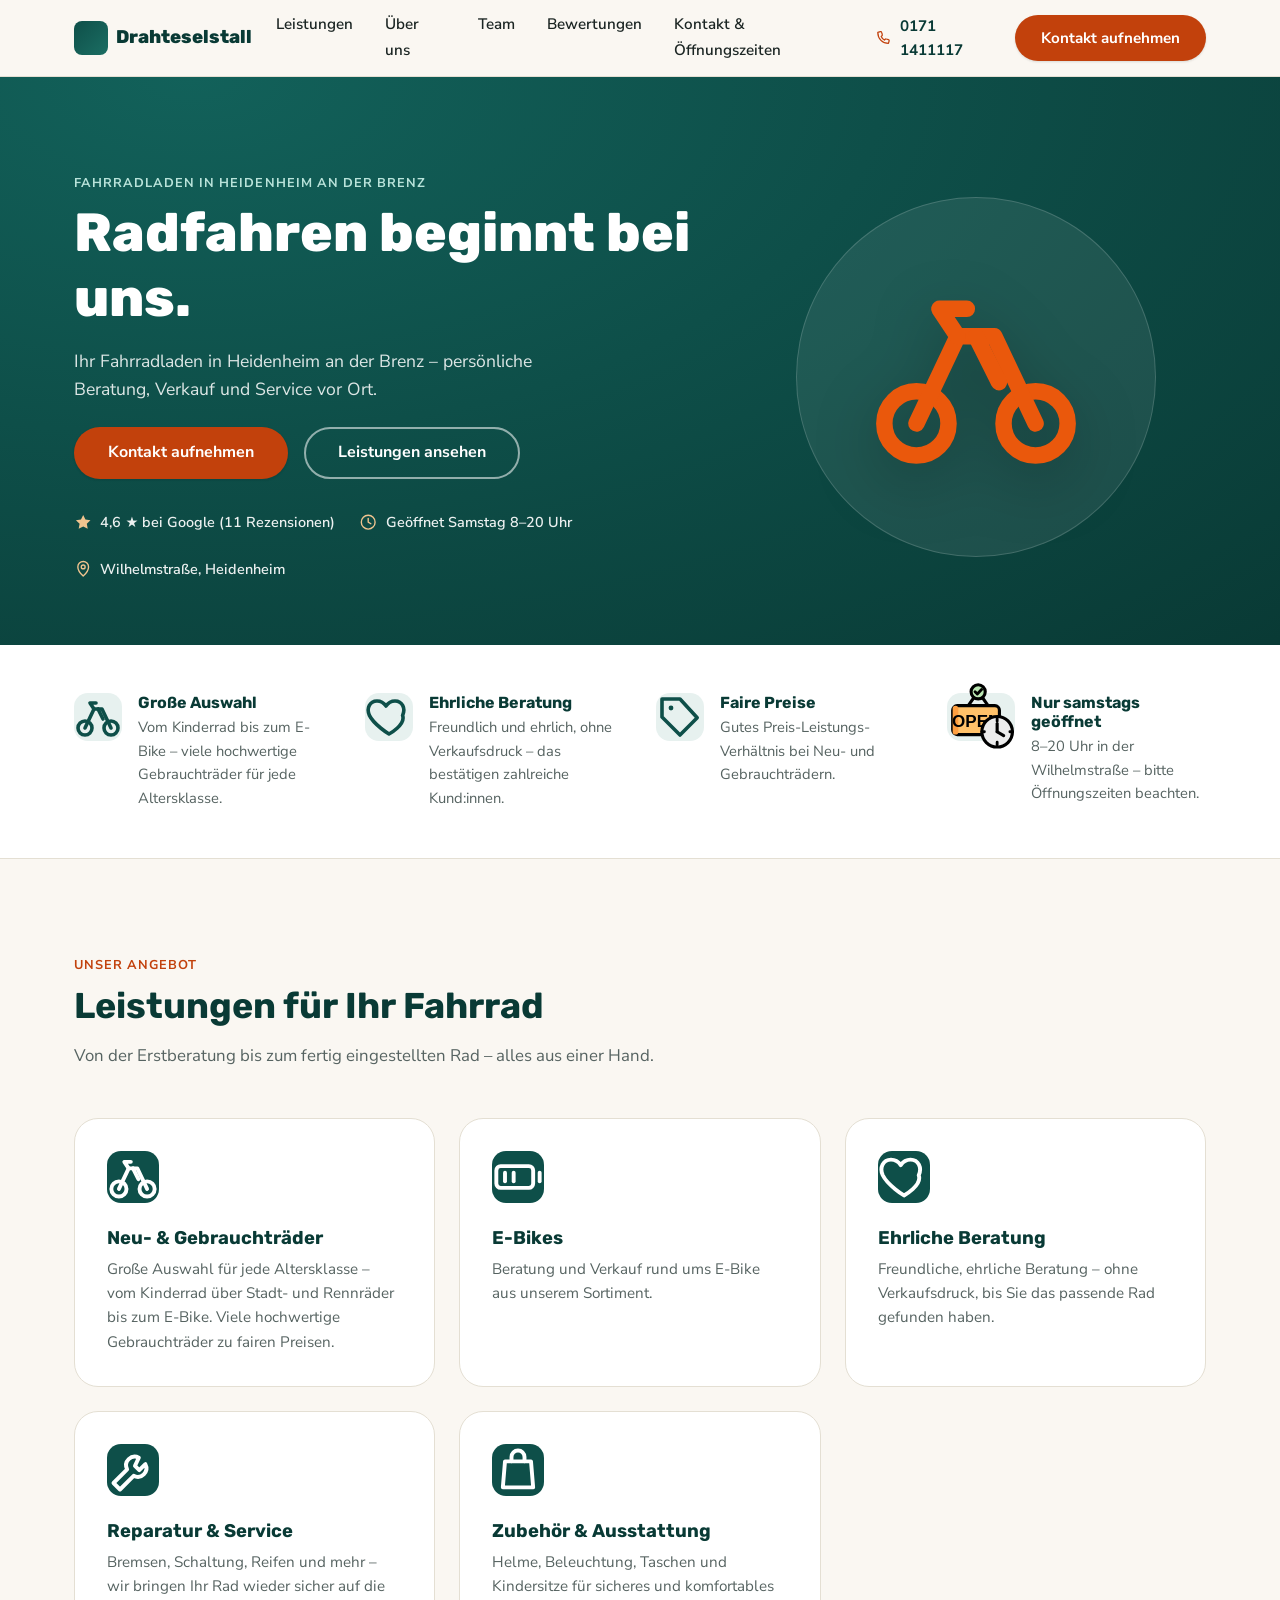
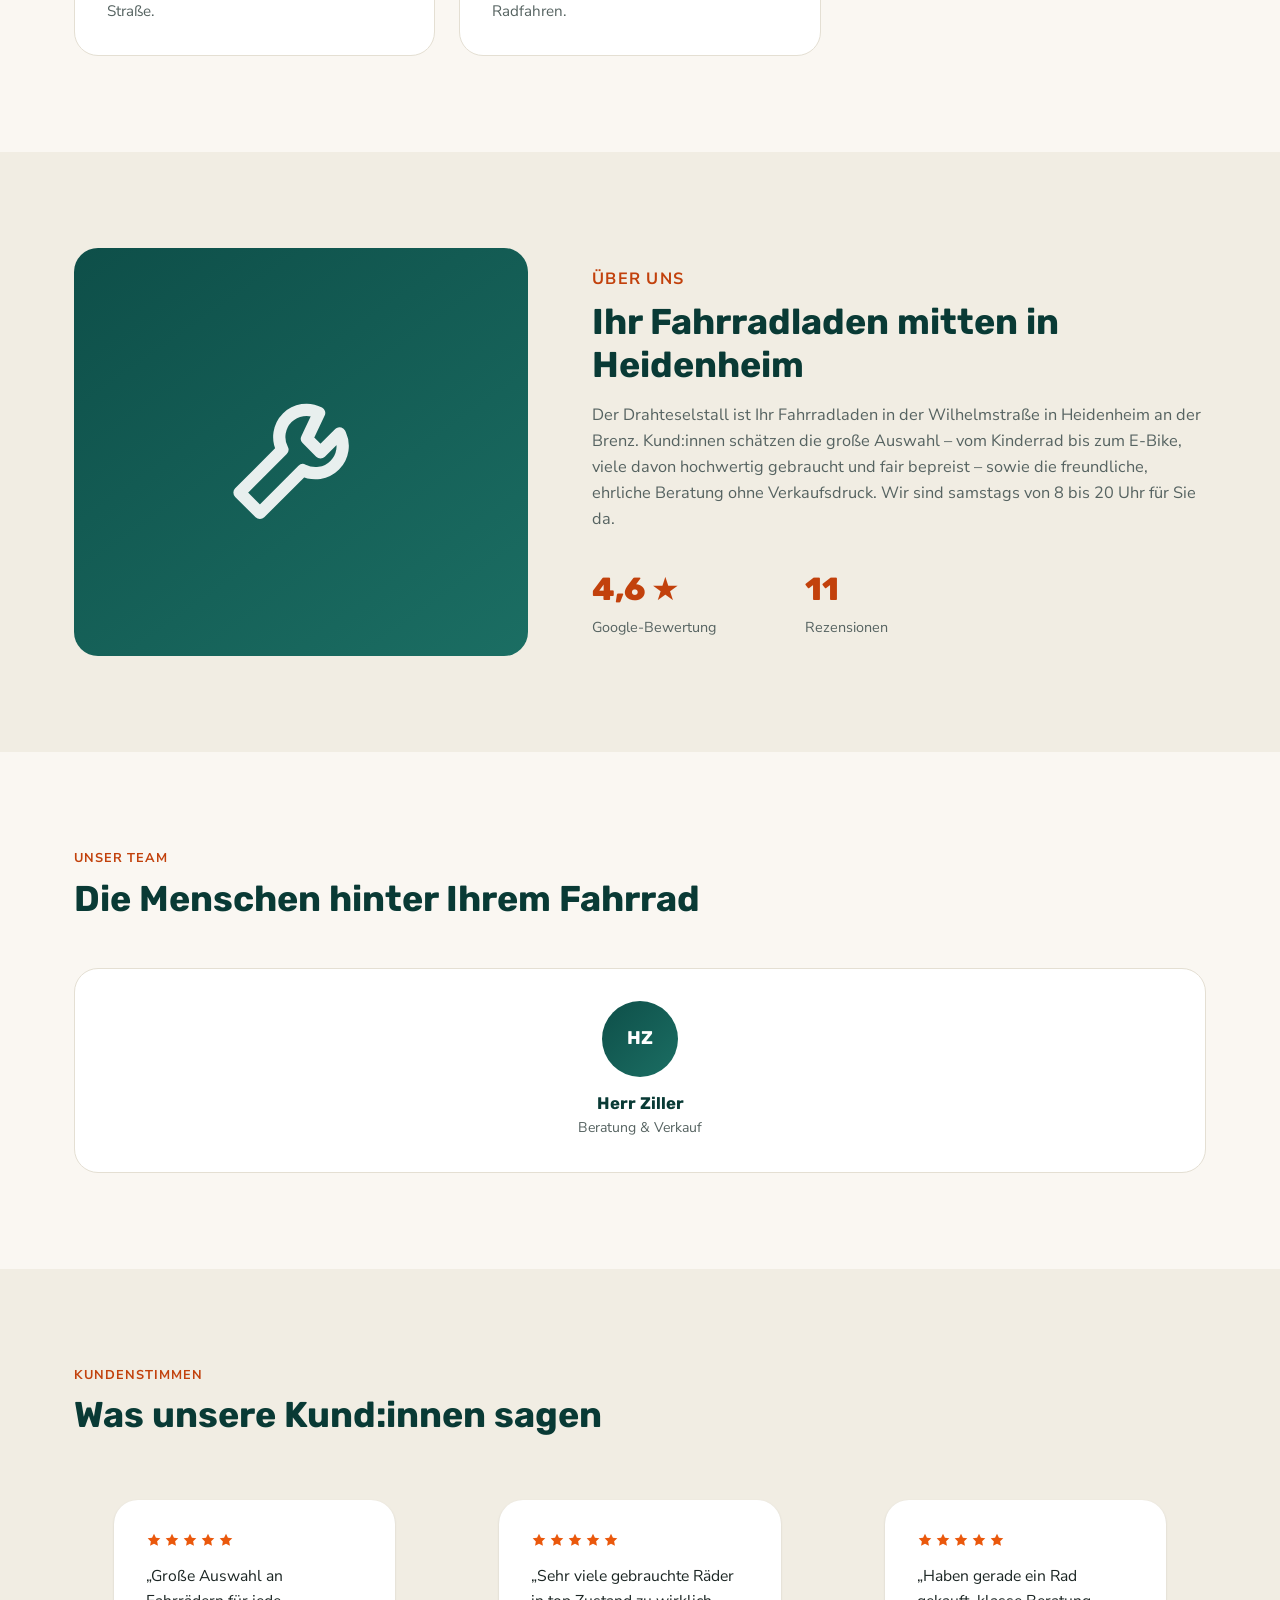
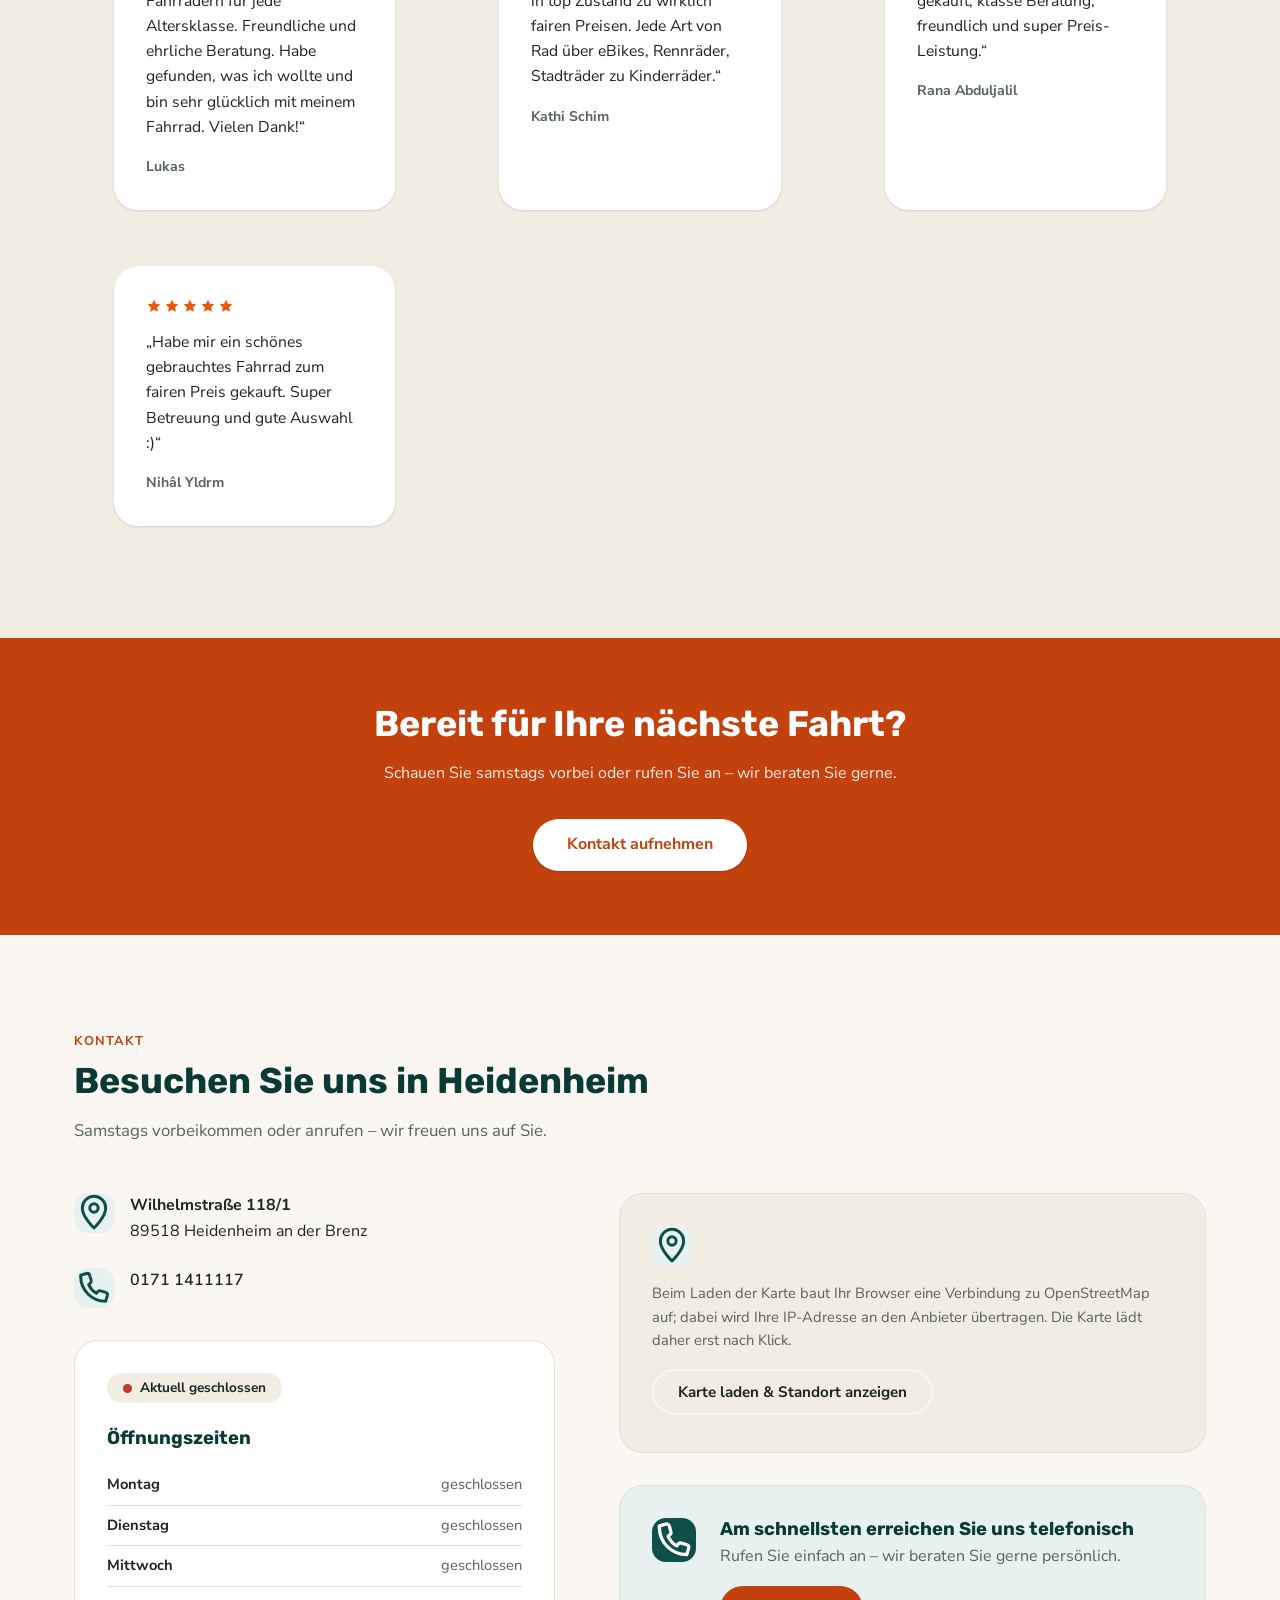
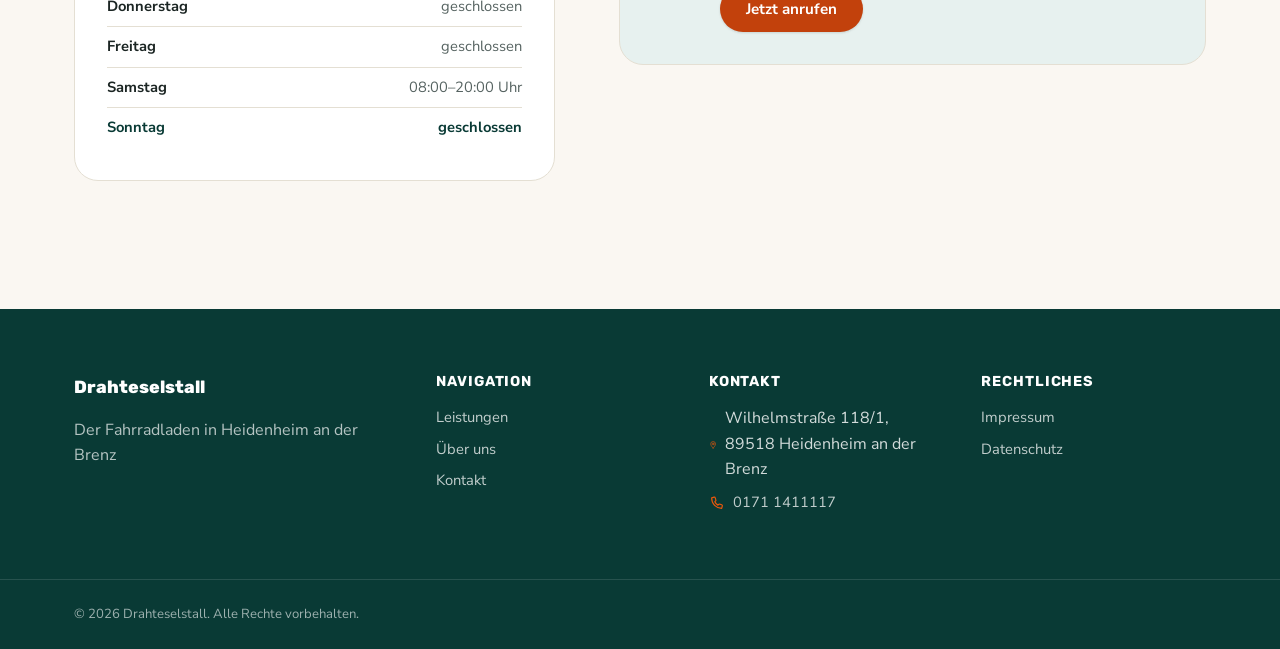
==== commit bd3bb30a: "Legal/privacy/accessibility/security audit: fixes + documentation Technical findings fixed: - Remove" ====
--- a/index.html
+++ b/index.html
@@ -7,9 +7,11 @@
 <meta name="description" content="Drahteselstall: Ihr Fahrradladen in Heidenheim an der Brenz. Neu- und Gebrauchträder, E-Bikes und ehrliche Beratung – Wilhelmstraße 118/1, samstags 8-20 Uhr geöffnet." />
 <meta name="theme-color" content="#0E4F49" />
 <link rel="icon" href="assets/favicon.svg" type="image/svg+xml" />
-<link rel="preconnect" href="https://fonts.googleapis.com" />
-<link rel="preconnect" href="https://fonts.gstatic.com" crossorigin />
-<link href="https://fonts.googleapis.com/css2?family=Rubik:wght@500;600;700;800&family=Nunito+Sans:wght@400;500;600;700&display=swap" rel="stylesheet" />
+<meta name="referrer" content="strict-origin-when-cross-origin" />
+<!-- Schriften werden lokal ausgeliefert (assets/fonts/), keine Anfrage an
+     fonts.googleapis.com/fonts.gstatic.com mehr -> keine Nutzer-IP-Übertragung
+     an Google beim Seitenaufruf. Siehe AUDIT-BEFUND.md, Bereich D. -->
+<link rel="stylesheet" href="css/fonts.css" />
 <link rel="stylesheet" href="css/styles.css" />
 </head>
 <body>
@@ -72,8 +74,11 @@
   </section>
 
   <!-- ============================= USPs ============================= -->
-  <section class="usps" aria-label="Warum bei uns">
-    <div class="container usps-grid" id="usps-grid"></div>
+  <section class="usps" aria-labelledby="usps-heading">
+    <div class="container">
+      <h2 id="usps-heading" class="visually-hidden">Warum Drahteselstall</h2>
+      <div class="usps-grid" id="usps-grid"></div>
+    </div>
   </section>
 
   <!-- ============================= LEISTUNGEN ============================= -->
@@ -183,12 +188,24 @@
         </div>
 
         <div class="contact-map-wrap">
+          <div class="map-consent" id="map-consent">
+            <span class="icon" data-icon="mapPin" aria-hidden="true"></span>
+            <p>
+              Beim Laden der Karte baut Ihr Browser eine Verbindung zu
+              OpenStreetMap auf; dabei wird Ihre IP-Adresse an den Anbieter
+              übertragen. Die Karte lädt daher erst nach Klick.
+            </p>
+            <button type="button" class="btn btn-outline" id="map-load-btn">
+              Karte laden &amp; Standort anzeigen
+            </button>
+          </div>
           <iframe
             id="contact-map"
             class="contact-map"
             title="Standort auf der Karte"
             loading="lazy"
-            referrerpolicy="no-referrer-when-downgrade">
+            referrerpolicy="strict-origin-when-cross-origin"
+            hidden>
           </iframe>
 
           <div class="call-hint" id="call-hint" hidden>
--- a/css/fonts.css
+++ b/css/fonts.css
@@ -0,0 +1,34 @@
+/**
+ * Lokal gehostete Schriftarten (Rubik, Nunito Sans) statt Google Fonts CDN.
+ *
+ * Grund: Ein Aufruf von fonts.googleapis.com/fonts.gstatic.com überträgt die
+ * IP-Adresse jedes Website-Besuchers beim Seitenaufruf an Google (USA) - noch
+ * bevor eine Einwilligung eingeholt werden könnte. Lokales Hosting entfernt
+ * diese Drittanbieter-Übertragung vollständig (vgl. LG München I,
+ * Urt. v. 20.01.2022, Az. 3 O 17493/20; siehe AUDIT-BEFUND.md, Bereich D).
+ *
+ * Dateien: assets/fonts/*.woff2 (nur Latin-Subset, Variable Fonts -> eine
+ * Datei pro Familie deckt alle genutzten Schriftschnitte ab).
+ * Lizenz: SIL Open Font License 1.1 (Google Fonts) - Selbst-Hosting zulässig,
+ * siehe THIRD-PARTY-LICENSES.md.
+ */
+
+@font-face {
+  font-family: "Rubik";
+  src: url("../assets/fonts/rubik-latin-variable.woff2") format("woff2-variations"),
+       url("../assets/fonts/rubik-latin-variable.woff2") format("woff2");
+  font-weight: 500 800;
+  font-style: normal;
+  font-display: swap;
+  unicode-range: U+0000-00FF, U+0131, U+0152-0153, U+02BB-02BC, U+02C6, U+02DA, U+02DC, U+2000-206F, U+2074, U+20AC, U+2122, U+2191, U+2193, U+2212, U+2215, U+FEFF, U+FFFD;
+}
+
+@font-face {
+  font-family: "Nunito Sans";
+  src: url("../assets/fonts/nunito-sans-latin-variable.woff2") format("woff2-variations"),
+       url("../assets/fonts/nunito-sans-latin-variable.woff2") format("woff2");
+  font-weight: 400 700;
+  font-style: normal;
+  font-display: swap;
+  unicode-range: U+0000-00FF, U+0131, U+0152-0153, U+02BB-02BC, U+02C6, U+02DA, U+02DC, U+2000-206F, U+2074, U+20AC, U+2122, U+2191, U+2193, U+2212, U+2215, U+FEFF, U+FFFD;
+}
--- a/css/styles.css
+++ b/css/styles.css
@@ -113,6 +113,18 @@
   border-radius: var(--radius-sm);
 }
 
+.visually-hidden {
+  position: absolute;
+  width: 1px;
+  height: 1px;
+  padding: 0;
+  margin: -1px;
+  overflow: hidden;
+  clip: rect(0, 0, 0, 0);
+  white-space: nowrap;
+  border: 0;
+}
+
 .skip-link {
   position: absolute;
   left: -9999px;
@@ -368,6 +380,8 @@
   justify-content: center;
   font-size: 1.4rem;
 }
+.usp-icon--openSign { width: 68px; }
+
 .usp-item h3 { margin-bottom: var(--space-1); font-size: 1rem; }
 .usp-item p { margin: 0; font-size: 0.92rem; }
 
@@ -559,6 +573,10 @@
   gap: var(--space-7);
   align-items: start;
 }
+/* Grid items default to min-width:auto (= intrinsic content width), which
+   can force the track wider than the viewport at narrow screens. Allow
+   both columns to shrink below their content's natural width instead. */
+.contact-grid > * { min-width: 0; }
 
 .info-list { display: flex; flex-direction: column; gap: var(--space-4); margin-bottom: var(--space-5); }
 .info-list li { display: flex; gap: var(--space-3); align-items: flex-start; }
@@ -635,6 +653,38 @@
   height: 260px;
   border: 1px solid var(--color-border);
   border-radius: var(--radius-lg);
+}
+
+.map-consent {
+  display: flex;
+  flex-direction: column;
+  align-items: flex-start;
+  gap: var(--space-3);
+  min-height: 260px;
+  padding: var(--space-5);
+  background: var(--color-surface-alt);
+  border: 1px solid var(--color-border);
+  border-radius: var(--radius-lg);
+}
+.map-consent .icon {
+  width: 40px;
+  height: 40px;
+  border-radius: var(--radius-md);
+  background: var(--color-primary-light);
+  color: var(--color-primary);
+  display: flex;
+  align-items: center;
+  justify-content: center;
+  font-size: 1.1rem;
+}
+.map-consent p { margin: 0; font-size: 0.92rem; }
+.map-consent .btn {
+  /* Long label ("Karte laden & Standort anzeigen") must be able to wrap
+     on narrow screens instead of forcing horizontal overflow. */
+  white-space: normal;
+  text-align: center;
+  height: auto;
+  padding-block: var(--space-2);
 }
 
 .contact-form {
@@ -722,6 +772,8 @@
   padding-block: var(--space-4);
 }
 .footer-bottom p { margin: 0; font-size: 0.82rem; color: rgba(255,255,255,0.6); }
+.footer-bottom p a { color: rgba(255,255,255,0.82); text-decoration: underline; text-underline-offset: 2px; }
+.footer-bottom p a:hover { color: #fff; }
 
 .site-footer .social-links a {
   background: rgba(255,255,255,0.08);
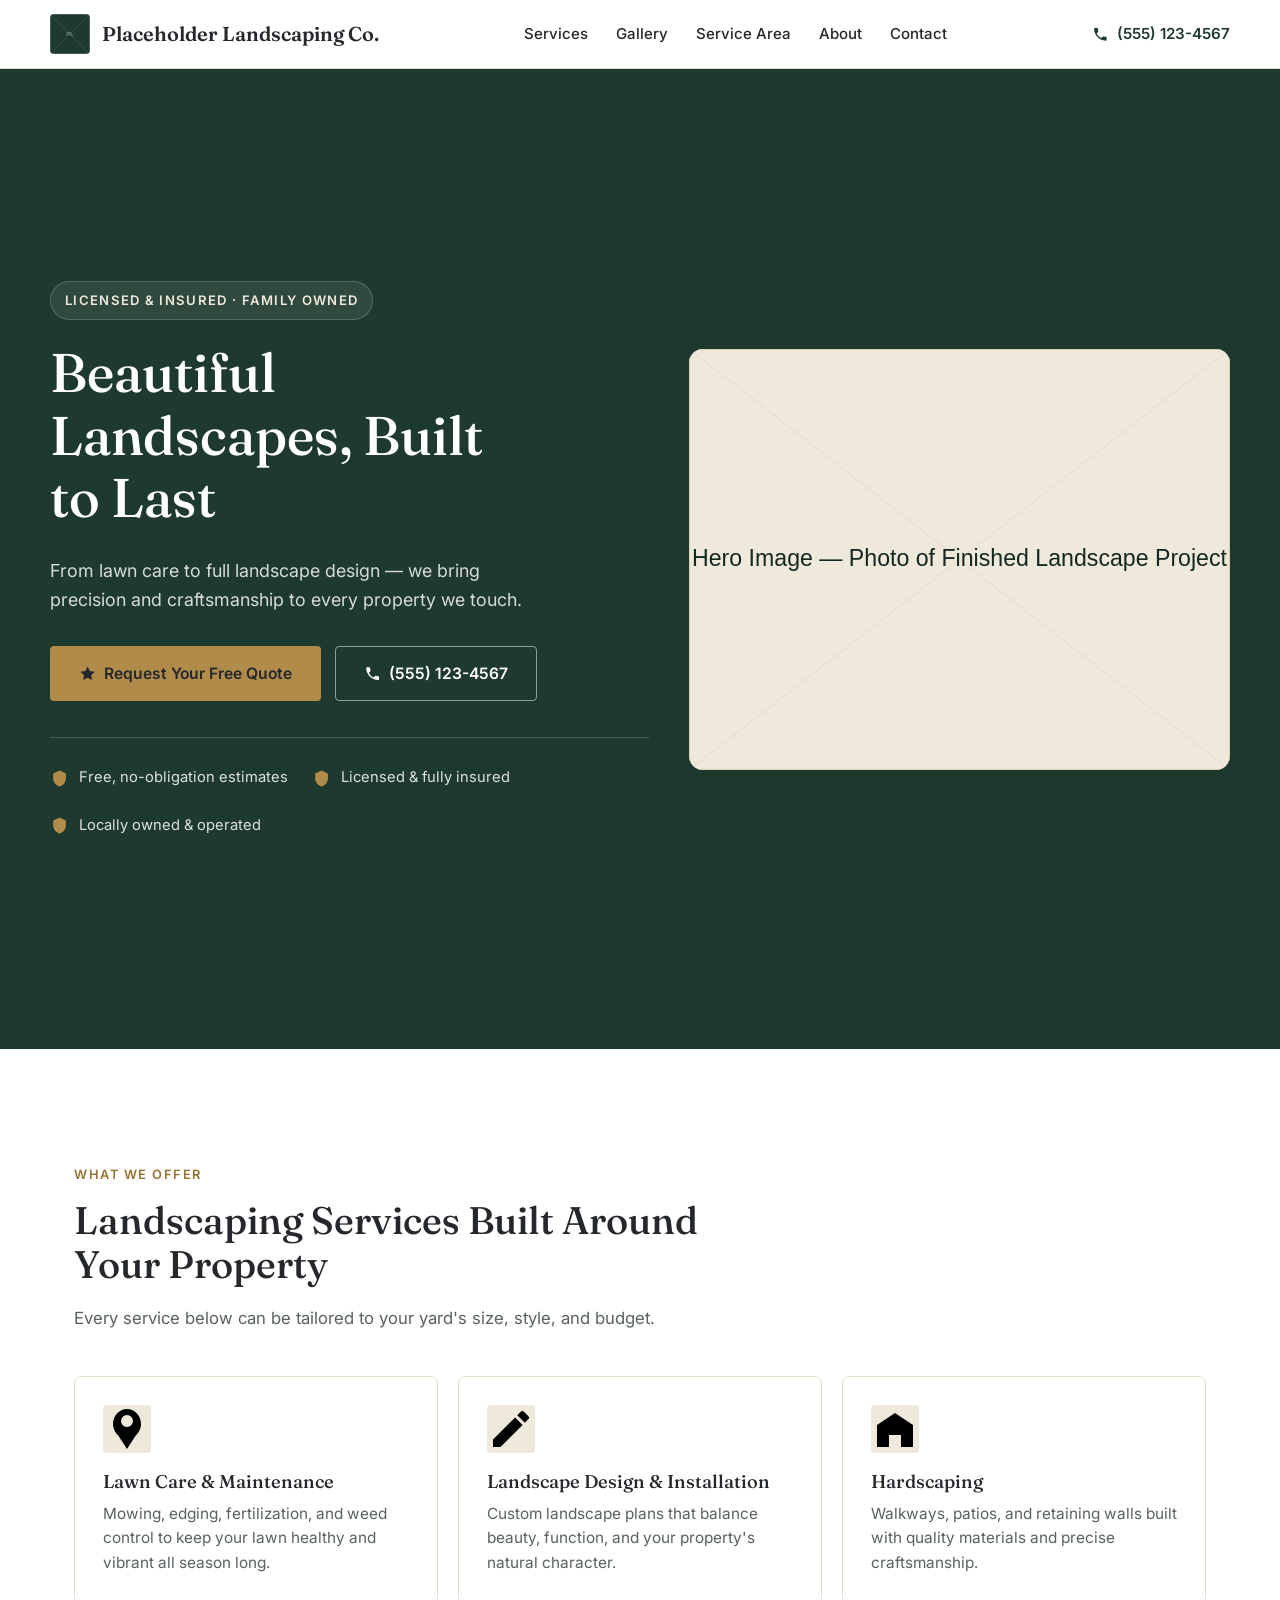
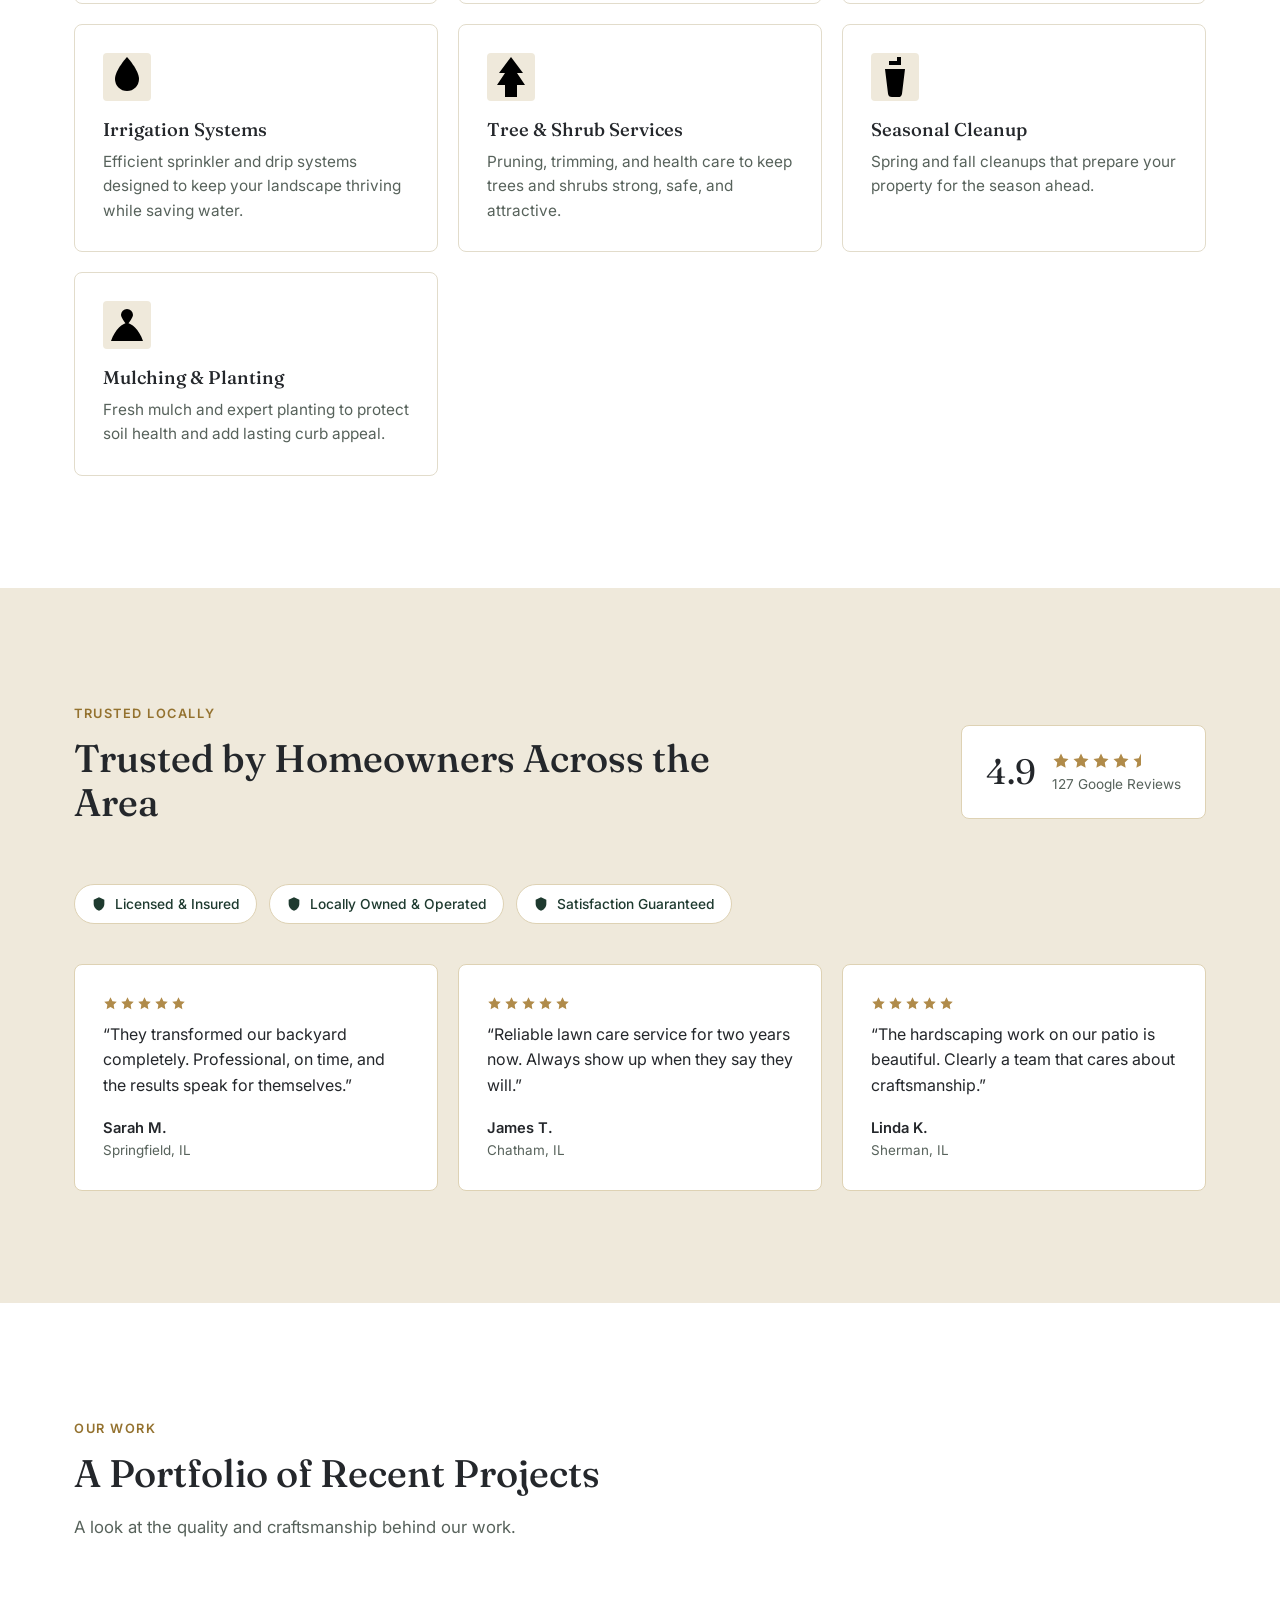
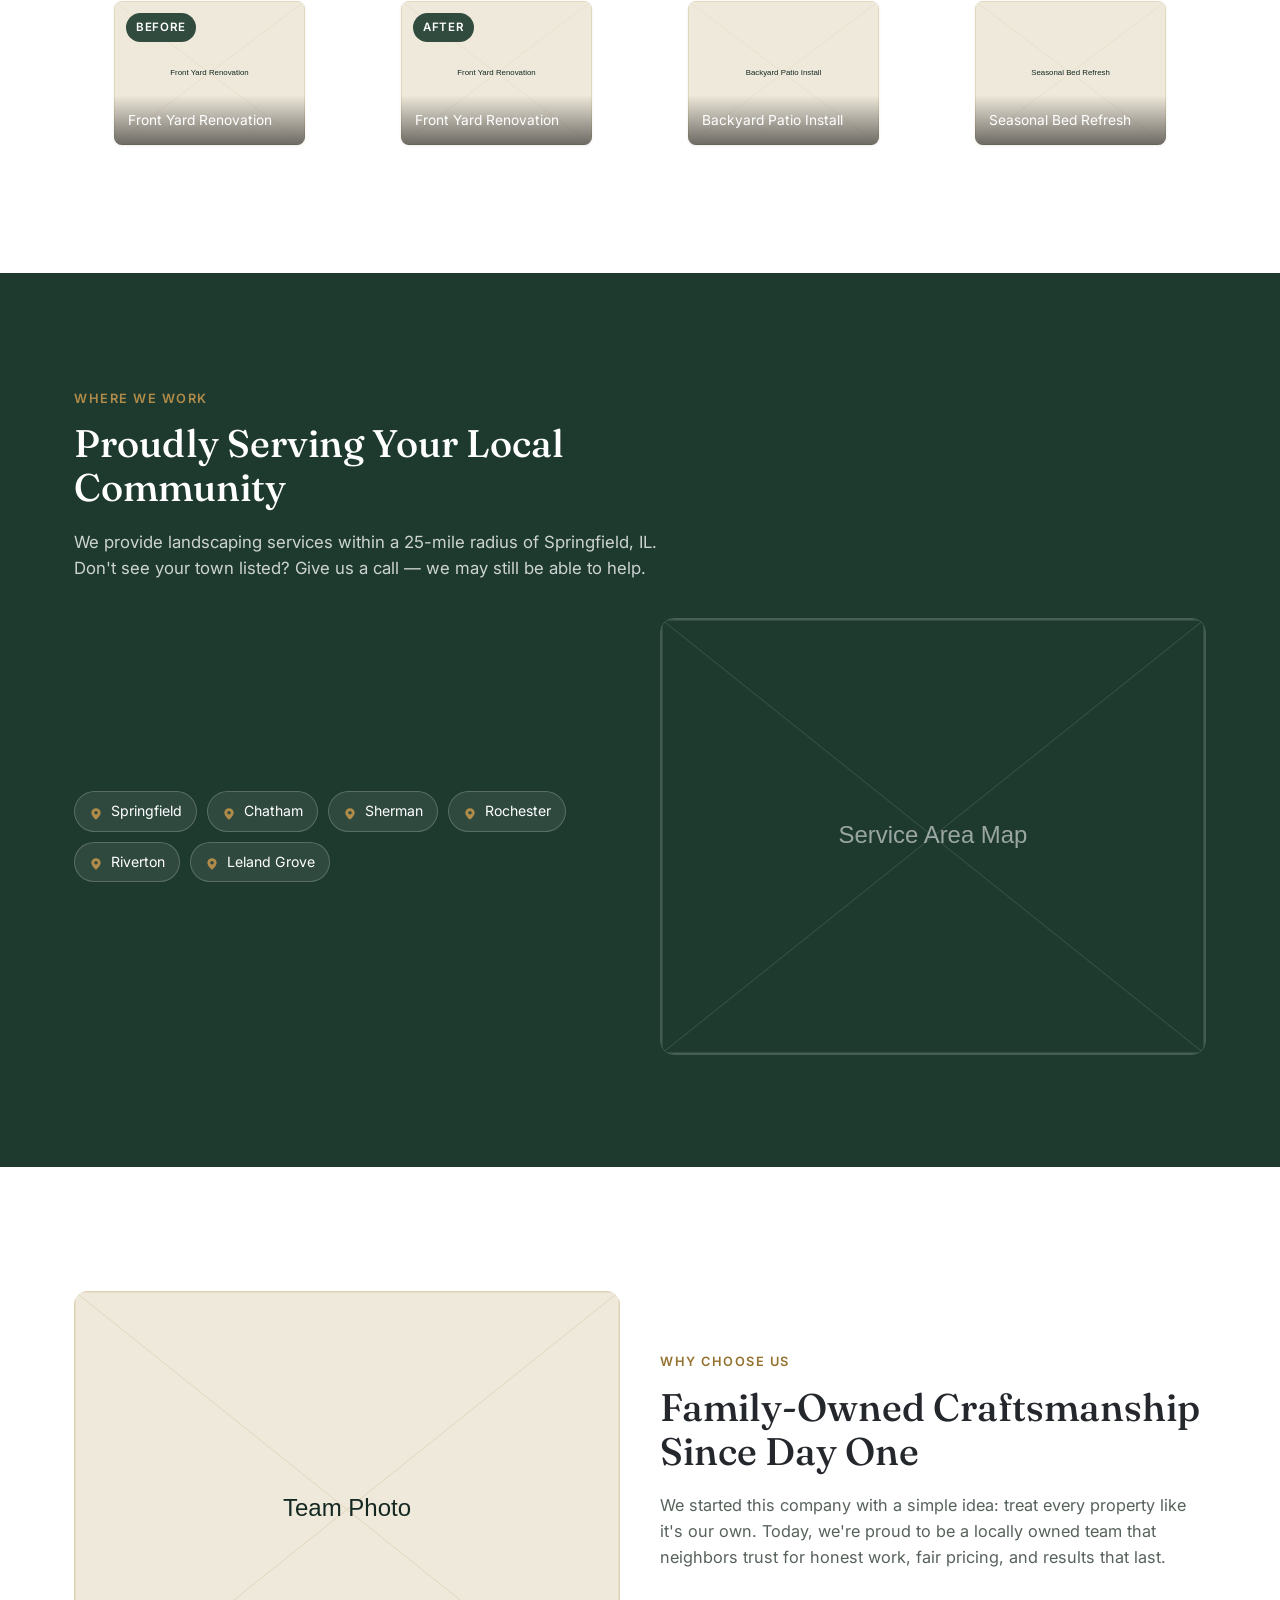
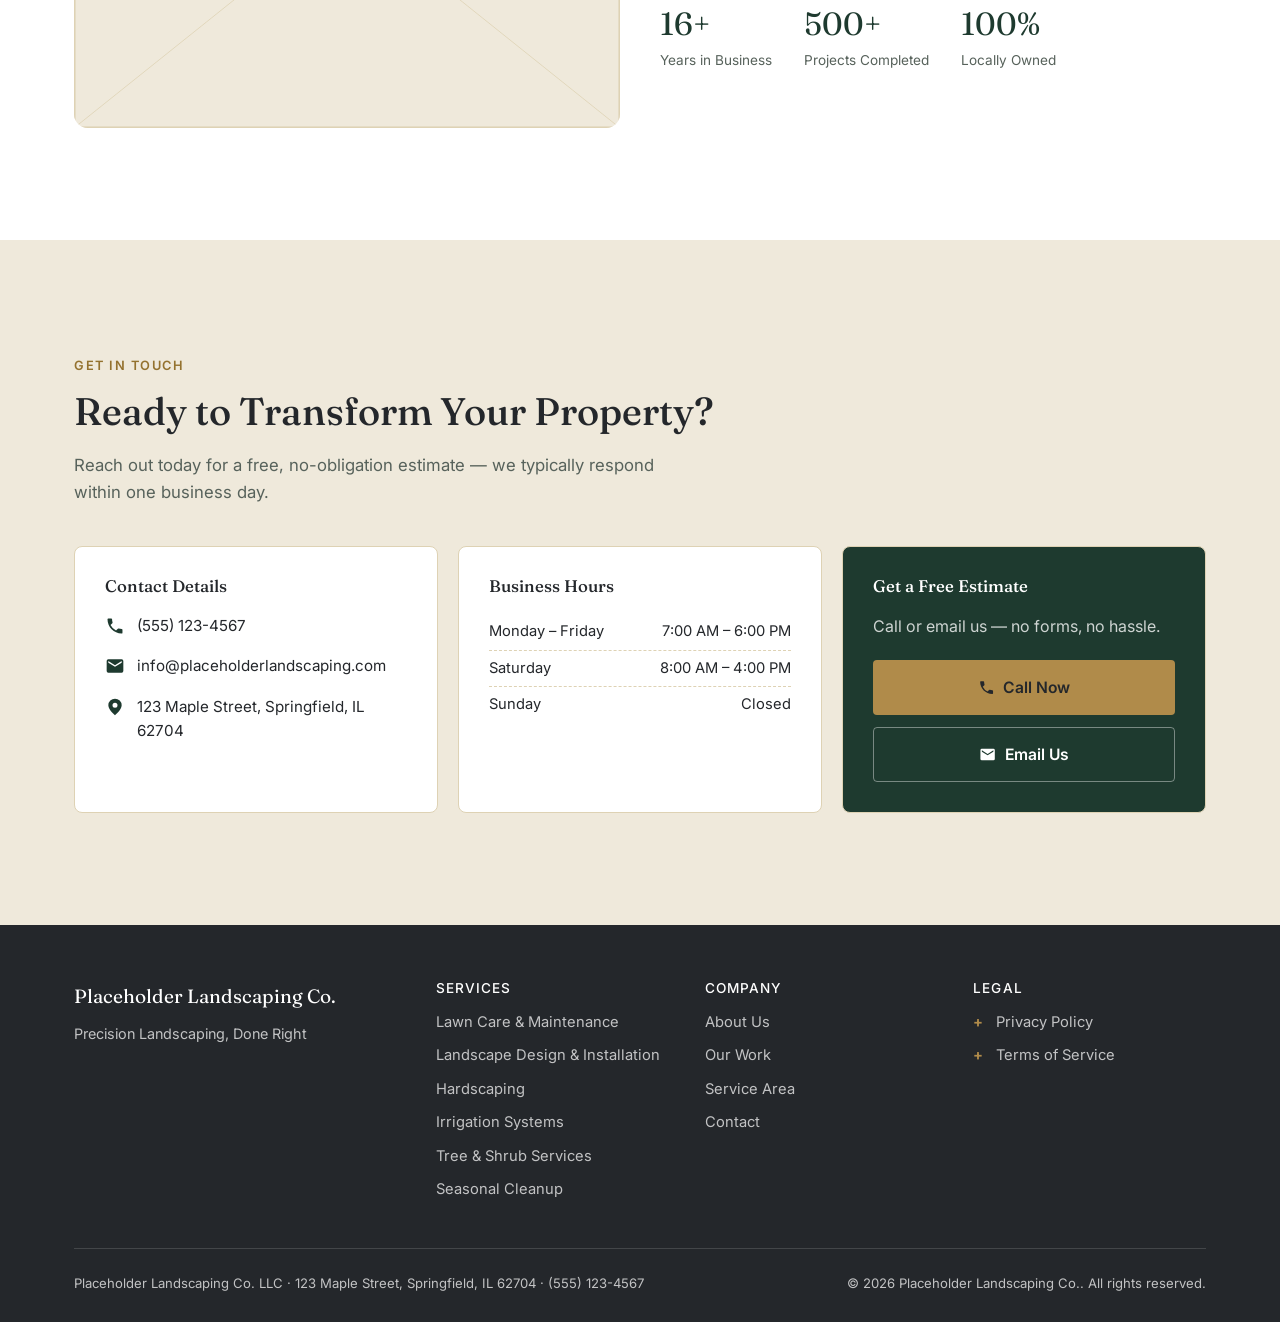
==== commit 9db4b317: "Add reusable landscaping one-page site template Single self-contained HTML file for US landscaping b" ====
--- a/index.html
+++ b/index.html
@@ -1,239 +1,740 @@
 <!DOCTYPE html>
-<html lang="de">
+<html lang="en">
 <head>
-<meta charset="UTF-8" />
-<meta name="viewport" content="width=device-width, initial-scale=1" />
-<title>Drahteselstall – Fahrradladen in Heidenheim an der Brenz</title>
-<meta name="description" content="Drahteselstall: Ihr Fahrradladen in Heidenheim an der Brenz. Neu- und Gebrauchträder, E-Bikes und ehrliche Beratung – Wilhelmstraße 118/1, samstags 8-20 Uhr geöffnet." />
-<meta name="theme-color" content="#0E4F49" />
-<link rel="icon" href="assets/favicon.svg" type="image/svg+xml" />
-<meta name="referrer" content="strict-origin-when-cross-origin" />
-<!-- Schriften werden lokal ausgeliefert (assets/fonts/), keine Anfrage an
-     fonts.googleapis.com/fonts.gstatic.com mehr -> keine Nutzer-IP-Übertragung
-     an Google beim Seitenaufruf. Siehe AUDIT-BEFUND.md, Bereich D. -->
-<link rel="stylesheet" href="css/fonts.css" />
-<link rel="stylesheet" href="css/styles.css" />
+<meta charset="UTF-8">
+<meta name="viewport" content="width=device-width, initial-scale=1.0">
+<!--
+  ============================================================================
+  LANDSCAPING MASTER TEMPLATE
+  ============================================================================
+  Wiederverwendbares One-Page-Template für US-Landscaping-Firmen.
+
+  WIE DU EINEN NEUEN KUNDEN EINRICHTEST:
+  1. Öffne diese Datei in einem einfachen Text-Editor (z.B. VS Code, Notepad++).
+  2. Scrolle ganz nach unten zum Block "KONFIGURATION" (Kommentar: "=== START KONFIGURATION ===").
+  3. Trage dort alle Kundendaten ein (Firmenname, Telefon, Leistungen, Bilder, ...).
+  4. Speichern – fertig. Der Rest des Codes muss NICHT angefasst werden.
+
+  Alle Platzhalterbilder werden automatisch als saubere SVG-Grafiken erzeugt,
+  bis du echte Fotos einsetzt (siehe CONFIG.images / CONFIG.gallery).
+  ============================================================================
+-->
+<title>Placeholder Landscaping Co. | Professional Landscaping Services</title>
+<meta name="description" content="Professional landscaping services — lawn care, landscape design, hardscaping, irrigation, and more. Serving your local area with quality craftsmanship.">
+<meta name="robots" content="index, follow">
+
+<!-- Google Fonts: Fraunces (Überschriften, ruhige Serife) + Inter (Fließtext, klare Sans-Serif) -->
+<link rel="preconnect" href="https://fonts.googleapis.com">
+<link rel="preconnect" href="https://fonts.gstatic.com" crossorigin>
+<link href="https://fonts.googleapis.com/css2?family=Fraunces:opsz,wght@9..144,400;9..144,500;9..144,600&family=Inter:wght@400;500;600;700&display=swap" rel="stylesheet">
+
+<style>
+  /* ==========================================================================
+     DESIGN TOKENS — "European Business Development Style"
+     Ruhige, hochwertige Palette: Tiefgrün, Anthrazit, Sandton, gedecktes Messing.
+     Farben werden zur Laufzeit aus CONFIG.colors überschrieben (siehe JS unten),
+     Standardwerte hier dienen als Fallback, falls JS deaktiviert ist.
+     ========================================================================== */
+  :root {
+    --color-forest: #1E3A2F;        /* Primärfarbe: Tiefgrün (Header, Buttons, Akzente) */
+    --color-forest-dark: #142822;   /* Hover-/Schattenvariante */
+    --color-anthracite: #24272B;    /* Haupttextfarbe, Footer-Hintergrund */
+    --color-sand: #EFE9DB;          /* Abschnitts-Hintergrund (warm, hochwertig) */
+    --color-sand-dark: #DED2B4;     /* Rahmen/Trenner auf Sandton */
+    --color-white: #FFFFFF;
+    --color-accent: #B08B4A;        /* Gedecktes Messing — CTA-Akzent */
+    --color-accent-dark: #94722F;
+    --color-muted-text: #57625B;    /* Sekundärtext, gedämpftes Graugrün */
+    --color-border: #E2DCCB;
+
+    --font-heading: 'Fraunces', Georgia, 'Times New Roman', serif;
+    --font-body: 'Inter', -apple-system, BlinkMacSystemFont, 'Segoe UI', Roboto, sans-serif;
+
+    --radius-sm: 4px;
+    --radius-md: 8px;
+    --radius-lg: 14px;
+
+    --shadow-sm: 0 1px 3px rgba(36, 39, 43, 0.08);
+    --shadow-md: 0 8px 24px rgba(36, 39, 43, 0.10);
+
+    --container-width: 1180px;
+    --space-section: clamp(64px, 9vw, 112px);
+  }
+
+  /* ==========================================================================
+     RESET & BASE
+     ========================================================================== */
+  *, *::before, *::after { box-sizing: border-box; }
+  html { scroll-behavior: smooth; }
+  @media (prefers-reduced-motion: reduce) {
+    html { scroll-behavior: auto; }
+    *, *::before, *::after {
+      animation-duration: 0.01ms !important;
+      animation-iteration-count: 1 !important;
+      transition-duration: 0.01ms !important;
+      scroll-behavior: auto !important;
+    }
+  }
+  body {
+    margin: 0;
+    font-family: var(--font-body);
+    color: var(--color-anthracite);
+    background: var(--color-white);
+    line-height: 1.6;
+    -webkit-font-smoothing: antialiased;
+  }
+  img { max-width: 100%; display: block; }
+  a { color: inherit; text-decoration: none; }
+  ul { margin: 0; padding: 0; list-style: none; }
+  h1, h2, h3, h4 {
+    font-family: var(--font-heading);
+    font-weight: 500;
+    line-height: 1.15;
+    margin: 0 0 0.5em;
+    color: var(--color-anthracite);
+  }
+  p { margin: 0 0 1em; }
+  .container {
+    width: 100%;
+    max-width: var(--container-width);
+    margin: 0 auto;
+    padding: 0 24px;
+  }
+  section { padding: var(--space-section) 0; }
+  .section-label {
+    display: inline-block;
+    font-family: var(--font-body);
+    font-size: 0.8rem;
+    font-weight: 600;
+    letter-spacing: 0.12em;
+    text-transform: uppercase;
+    color: var(--color-accent-dark);
+    margin-bottom: 12px;
+  }
+  .section-heading {
+    font-size: clamp(1.7rem, 3.2vw, 2.4rem);
+    max-width: 640px;
+  }
+  .section-intro {
+    max-width: 620px;
+    color: var(--color-muted-text);
+    font-size: 1.05rem;
+  }
+
+  /* Sichtbarer Fokus-Ring für Tastaturbedienung (Accessibility) */
+  a:focus-visible, button:focus-visible, summary:focus-visible {
+    outline: 3px solid var(--color-accent);
+    outline-offset: 2px;
+    border-radius: var(--radius-sm);
+  }
+
+  /* Skip-Link für Tastaturnutzer */
+  .skip-link {
+    position: absolute;
+    left: -9999px;
+    top: 0;
+    background: var(--color-white);
+    color: var(--color-anthracite);
+    padding: 12px 20px;
+    z-index: 1000;
+    border-radius: 0 0 var(--radius-sm) 0;
+  }
+  .skip-link:focus {
+    left: 0;
+  }
+
+  /* ==========================================================================
+     BUTTONS
+     ========================================================================== */
+  .btn {
+    display: inline-flex;
+    align-items: center;
+    gap: 8px;
+    padding: 14px 28px;
+    border-radius: var(--radius-sm);
+    font-family: var(--font-body);
+    font-weight: 600;
+    font-size: 0.98rem;
+    border: 1px solid transparent;
+    cursor: pointer;
+    transition: transform 150ms ease, box-shadow 150ms ease, background-color 150ms ease;
+  }
+  .btn:hover { transform: translateY(-1px); }
+  .btn:active { transform: translateY(0); }
+  .btn-primary {
+    background: var(--color-accent);
+    color: var(--color-anthracite);
+  }
+  .btn-primary:hover { background: var(--color-accent-dark); box-shadow: var(--shadow-md); }
+  .btn-outline {
+    background: transparent;
+    border-color: rgba(255,255,255,0.5);
+    color: var(--color-white);
+  }
+  .btn-outline:hover { background: rgba(255,255,255,0.12); }
+  .btn-dark {
+    background: var(--color-forest);
+    color: var(--color-white);
+  }
+  .btn-dark:hover { background: var(--color-forest-dark); }
+  .btn-block { width: 100%; justify-content: center; }
+  .icon { width: 1.1em; height: 1.1em; flex-shrink: 0; fill: currentColor; }
+
+  /* ==========================================================================
+     HEADER / NAVIGATION
+     ========================================================================== */
+  .site-header {
+    position: sticky;
+    top: 0;
+    z-index: 500;
+    background: var(--color-white);
+    border-bottom: 1px solid var(--color-border);
+  }
+  .header-inner {
+    display: flex;
+    align-items: center;
+    justify-content: space-between;
+    gap: 24px;
+    padding: 14px 0;
+  }
+  .brand {
+    display: flex;
+    align-items: center;
+    gap: 12px;
+    font-family: var(--font-heading);
+    font-size: 1.25rem;
+    font-weight: 600;
+    color: var(--color-anthracite);
+  }
+  .brand img { height: 40px; width: 40px; border-radius: var(--radius-sm); }
+  .main-nav { display: none; }
+  .main-nav ul { display: flex; gap: 28px; }
+  .main-nav a {
+    font-size: 0.94rem;
+    font-weight: 500;
+    color: var(--color-anthracite);
+    padding: 6px 0;
+    border-bottom: 2px solid transparent;
+    transition: border-color 150ms ease, color 150ms ease;
+  }
+  .main-nav a:hover { border-color: var(--color-accent); }
+  .header-actions { display: flex; align-items: center; gap: 12px; }
+  .header-phone {
+    display: none;
+    align-items: center;
+    gap: 8px;
+    font-weight: 600;
+    color: var(--color-forest);
+    font-size: 0.95rem;
+  }
+  .call-btn-mobile {
+    display: inline-flex;
+    align-items: center;
+    justify-content: center;
+    width: 42px;
+    height: 42px;
+    border-radius: 50%;
+    background: var(--color-forest);
+    color: var(--color-white);
+  }
+  @media (min-width: 900px) {
+    .main-nav { display: block; }
+    .header-phone { display: inline-flex; }
+    .call-btn-mobile { display: none; }
+  }
+
+  /* ==========================================================================
+     HERO
+     ========================================================================== */
+  .hero {
+    background: var(--color-forest);
+    color: var(--color-white);
+    position: relative;
+    overflow: hidden;
+  }
+  .hero-grid {
+    display: grid;
+    grid-template-columns: 1fr;
+    gap: 40px;
+    align-items: center;
+    padding: 72px 0;
+  }
+  .hero-eyebrow {
+    display: inline-flex;
+    align-items: center;
+    gap: 8px;
+    font-size: 0.82rem;
+    font-weight: 600;
+    letter-spacing: 0.1em;
+    text-transform: uppercase;
+    color: var(--color-sand);
+    background: rgba(255,255,255,0.08);
+    border: 1px solid rgba(255,255,255,0.18);
+    padding: 8px 14px;
+    border-radius: 999px;
+    margin-bottom: 22px;
+  }
+  .hero h1 {
+    color: var(--color-white);
+    font-size: clamp(2.2rem, 5vw, 3.4rem);
+    max-width: 14ch;
+  }
+  .hero-sub {
+    color: rgba(255,255,255,0.82);
+    font-size: 1.12rem;
+    max-width: 46ch;
+    margin-bottom: 32px;
+  }
+  .hero-ctas { display: flex; flex-wrap: wrap; gap: 14px; margin-bottom: 36px; }
+  .hero-trust-row {
+    display: flex;
+    flex-wrap: wrap;
+    gap: 24px;
+    padding-top: 28px;
+    border-top: 1px solid rgba(255,255,255,0.18);
+  }
+  .hero-trust-item { display: flex; align-items: center; gap: 10px; font-size: 0.92rem; color: rgba(255,255,255,0.85); }
+  .hero-trust-item .icon { color: var(--color-accent); width: 1.3em; height: 1.3em; }
+  .hero-media img {
+    width: 100%;
+    border-radius: var(--radius-lg);
+    box-shadow: var(--shadow-md);
+  }
+  @media (min-width: 900px) {
+    .hero-grid { grid-template-columns: 1.05fr 0.95fr; padding: 100px 0; }
+  }
+
+  /* ==========================================================================
+     SERVICES
+     ========================================================================== */
+  .services-grid {
+    display: grid;
+    grid-template-columns: 1fr;
+    gap: 20px;
+    margin-top: 44px;
+  }
+  .service-card {
+    background: var(--color-white);
+    border: 1px solid var(--color-border);
+    border-radius: var(--radius-md);
+    padding: 28px;
+    transition: box-shadow 200ms ease, transform 200ms ease;
+  }
+  .service-card:hover { box-shadow: var(--shadow-md); transform: translateY(-2px); }
+  .service-icon {
+    width: 48px;
+    height: 48px;
+    border-radius: var(--radius-sm);
+    background: var(--color-sand);
+    color: var(--color-forest);
+    display: flex;
+    align-items: center;
+    justify-content: center;
+    margin-bottom: 18px;
+  }
+  .service-icon .icon { width: 24px; height: 24px; }
+  .service-card h3 { font-size: 1.15rem; }
+  .service-card p { color: var(--color-muted-text); font-size: 0.96rem; margin-bottom: 0; }
+  @media (min-width: 640px) {
+    .services-grid { grid-template-columns: repeat(2, 1fr); }
+  }
+  @media (min-width: 980px) {
+    .services-grid { grid-template-columns: repeat(3, 1fr); }
+  }
+
+  /* ==========================================================================
+     TRUST / REVIEWS
+     ========================================================================== */
+  .trust-section { background: var(--color-sand); }
+  .trust-top {
+    display: flex;
+    flex-direction: column;
+    gap: 28px;
+    align-items: flex-start;
+    justify-content: space-between;
+    margin-bottom: 40px;
+  }
+  .rating-box {
+    display: flex;
+    align-items: center;
+    gap: 16px;
+    background: var(--color-white);
+    border: 1px solid var(--color-sand-dark);
+    border-radius: var(--radius-md);
+    padding: 18px 24px;
+  }
+  .rating-score { font-family: var(--font-heading); font-size: 2.2rem; color: var(--color-anthracite); }
+  .rating-stars { color: var(--color-accent); display: flex; gap: 2px; margin: 4px 0; }
+  .rating-stars .icon { width: 18px; height: 18px; }
+  .rating-meta { font-size: 0.85rem; color: var(--color-muted-text); }
+  .badges-row { display: flex; flex-wrap: wrap; gap: 12px; }
+  .badge {
+    display: inline-flex;
+    align-items: center;
+    gap: 8px;
+    background: var(--color-white);
+    border: 1px solid var(--color-sand-dark);
+    border-radius: 999px;
+    padding: 8px 16px;
+    font-size: 0.86rem;
+    font-weight: 500;
+    color: var(--color-forest);
+  }
+  .badge .icon { width: 16px; height: 16px; }
+  .testimonial-grid {
+    display: grid;
+    grid-template-columns: 1fr;
+    gap: 20px;
+  }
+  .testimonial-card {
+    background: var(--color-white);
+    border-radius: var(--radius-md);
+    padding: 28px;
+    border: 1px solid var(--color-sand-dark);
+  }
+  .testimonial-stars { color: var(--color-accent); display: flex; gap: 2px; margin-bottom: 14px; }
+  .testimonial-stars .icon { width: 15px; height: 15px; }
+  .testimonial-quote { font-size: 1rem; color: var(--color-anthracite); margin-bottom: 18px; }
+  .testimonial-name { font-weight: 600; font-size: 0.92rem; }
+  .testimonial-loc { font-size: 0.84rem; color: var(--color-muted-text); }
+  @media (min-width: 720px) {
+    .trust-top { flex-direction: row; align-items: center; }
+    .testimonial-grid { grid-template-columns: repeat(3, 1fr); }
+  }
+
+  /* ==========================================================================
+     GALLERY
+     ========================================================================== */
+  .gallery-grid {
+    display: grid;
+    grid-template-columns: repeat(2, 1fr);
+    gap: 16px;
+    margin-top: 44px;
+  }
+  .gallery-item { position: relative; border-radius: var(--radius-md); overflow: hidden; box-shadow: var(--shadow-sm); }
+  .gallery-item img { aspect-ratio: 4 / 3; object-fit: cover; width: 100%; height: 100%; }
+  .gallery-tag {
+    position: absolute;
+    top: 12px;
+    left: 12px;
+    background: rgba(30, 58, 47, 0.9);
+    color: var(--color-white);
+    font-size: 0.72rem;
+    font-weight: 600;
+    letter-spacing: 0.06em;
+    text-transform: uppercase;
+    padding: 5px 10px;
+    border-radius: 999px;
+  }
+  .gallery-caption {
+    position: absolute;
+    left: 0; right: 0; bottom: 0;
+    padding: 14px;
+    font-size: 0.86rem;
+    color: var(--color-white);
+    background: linear-gradient(0deg, rgba(0,0,0,0.55), rgba(0,0,0,0));
+  }
+  @media (min-width: 720px) {
+    .gallery-grid { grid-template-columns: repeat(4, 1fr); }
+  }
+
+  /* ==========================================================================
+     SERVICE AREA
+     ========================================================================== */
+  .service-area-section { background: var(--color-forest); color: var(--color-white); }
+  .service-area-section .section-intro { color: rgba(255,255,255,0.78); }
+  .service-area-grid { display: grid; grid-template-columns: 1fr; gap: 40px; margin-top: 36px; align-items: center; }
+  .service-area-cities { display: flex; flex-wrap: wrap; gap: 10px; }
+  .city-chip {
+    display: inline-flex;
+    align-items: center;
+    gap: 8px;
+    background: rgba(255,255,255,0.08);
+    border: 1px solid rgba(255,255,255,0.2);
+    padding: 8px 14px;
+    border-radius: 999px;
+    font-size: 0.88rem;
+  }
+  .city-chip .icon { width: 14px; height: 14px; color: var(--color-accent); }
+  .service-area-map {
+    border-radius: var(--radius-lg);
+    overflow: hidden;
+    border: 1px solid rgba(255,255,255,0.18);
+  }
+  @media (min-width: 900px) {
+    .service-area-grid { grid-template-columns: 1fr 1fr; }
+  }
+
+  /* ==========================================================================
+     ABOUT
+     ========================================================================== */
+  .about-grid { display: grid; grid-template-columns: 1fr; gap: 40px; align-items: center; margin-top: 12px; }
+  .about-media img { border-radius: var(--radius-lg); }
+  .about-stats { display: flex; gap: 32px; margin-top: 28px; flex-wrap: wrap; }
+  .about-stat-num { font-family: var(--font-heading); font-size: 2rem; color: var(--color-forest); }
+  .about-stat-label { font-size: 0.85rem; color: var(--color-muted-text); }
+  @media (min-width: 900px) {
+    .about-grid { grid-template-columns: 1fr 1fr; }
+    .about-grid.reverse .about-media { order: 2; }
+  }
+
+  /* ==========================================================================
+     CONTACT / CTA
+     ========================================================================== */
+  .contact-section { background: var(--color-sand); }
+  .contact-grid { display: grid; grid-template-columns: 1fr; gap: 20px; margin-top: 40px; }
+  .contact-card {
+    background: var(--color-white);
+    border: 1px solid var(--color-sand-dark);
+    border-radius: var(--radius-md);
+    padding: 30px;
+  }
+  .contact-card h3 { font-size: 1.05rem; margin-bottom: 18px; }
+  .contact-row { display: flex; gap: 12px; align-items: flex-start; margin-bottom: 16px; font-size: 0.95rem; }
+  .contact-row:last-child { margin-bottom: 0; }
+  .contact-row .icon { width: 20px; height: 20px; color: var(--color-forest); margin-top: 2px; }
+  .hours-list li { display: flex; justify-content: space-between; font-size: 0.92rem; padding: 6px 0; border-bottom: 1px dashed var(--color-sand-dark); }
+  .hours-list li:last-child { border-bottom: none; }
+  .contact-cta-card { background: var(--color-forest); color: var(--color-white); }
+  .contact-cta-card h3 { color: var(--color-white); }
+  .contact-cta-card p { color: rgba(255,255,255,0.78); }
+  .contact-cta-buttons { display: flex; flex-direction: column; gap: 12px; margin-top: 20px; }
+  @media (min-width: 780px) {
+    .contact-grid { grid-template-columns: repeat(3, 1fr); }
+  }
+
+  /* ==========================================================================
+     FOOTER
+     ========================================================================== */
+  .site-footer { background: var(--color-anthracite); color: rgba(255,255,255,0.72); padding: 56px 0 28px; }
+  .footer-grid { display: grid; grid-template-columns: 1fr; gap: 36px; margin-bottom: 36px; }
+  .footer-brand { color: var(--color-white); font-family: var(--font-heading); font-size: 1.2rem; margin-bottom: 10px; }
+  .footer-col h4 { color: var(--color-white); font-family: var(--font-body); font-size: 0.85rem; letter-spacing: 0.08em; text-transform: uppercase; margin-bottom: 14px; }
+  .footer-col ul li { margin-bottom: 10px; font-size: 0.92rem; }
+  .footer-col a:hover { color: var(--color-white); }
+  .footer-social { display: flex; gap: 12px; margin-top: 16px; }
+  .footer-social a {
+    width: 36px; height: 36px; border-radius: 50%;
+    display: flex; align-items: center; justify-content: center;
+    background: rgba(255,255,255,0.08);
+    transition: background-color 150ms ease;
+  }
+  .footer-social a:hover { background: var(--color-accent); color: var(--color-anthracite); }
+  .footer-social .icon { width: 16px; height: 16px; }
+  .footer-legal-toggle {
+    background: none; border: none; color: inherit; font: inherit;
+    padding: 0; text-align: left; cursor: pointer;
+  }
+  .legal-details { margin-bottom: 10px; }
+  .legal-details summary { cursor: pointer; font-size: 0.92rem; list-style: none; display: flex; align-items: center; gap: 8px; }
+  .legal-details summary::-webkit-details-marker { display: none; }
+  .legal-details summary::before { content: '+'; font-weight: 700; color: var(--color-accent); width: 1em; }
+  .legal-details[open] summary::before { content: '–'; }
+  .legal-details-body { font-size: 0.85rem; line-height: 1.7; padding: 12px 0 4px 1.6em; color: rgba(255,255,255,0.6); }
+  .footer-bottom {
+    border-top: 1px solid rgba(255,255,255,0.14);
+    padding-top: 24px;
+    display: flex;
+    flex-direction: column;
+    gap: 8px;
+    font-size: 0.82rem;
+  }
+  @media (min-width: 720px) {
+    .footer-grid { grid-template-columns: 1.4fr 1fr 1fr 1fr; }
+    .footer-bottom { flex-direction: row; justify-content: space-between; }
+  }
+</style>
 </head>
 <body>
 
-<a class="skip-link" href="#main">Zum Inhalt springen</a>
-
-<!-- ============================= HEADER ============================= -->
-<header class="site-header" id="top">
+<a class="skip-link" href="#main-content">Skip to main content</a>
+
+<!-- ==========================================================================
+     HEADER
+     ========================================================================== -->
+<header class="site-header">
   <div class="container header-inner">
-    <a href="#top" class="brand" aria-label="Startseite">
-      <span class="brand-mark" aria-hidden="true"></span>
-      <span class="brand-name" id="brand-name">Drahteselstall</span>
+    <a href="#top" class="brand" id="brand-logo-link">
+      <img id="brand-logo-img" src="" alt="" width="40" height="40">
+      <span id="brand-name-text"></span>
     </a>
-
-    <nav class="main-nav" id="main-nav" aria-label="Hauptnavigation">
+    <nav class="main-nav" aria-label="Primary navigation">
       <ul>
-        <li><a href="#leistungen">Leistungen</a></li>
-        <li><a href="#ueber-uns">Über uns</a></li>
-        <li id="nav-team-item" hidden><a href="#team">Team</a></li>
-        <li id="nav-reviews-item" hidden><a href="#bewertungen">Bewertungen</a></li>
-        <li><a href="#kontakt">Kontakt &amp; Öffnungszeiten</a></li>
+        <li><a href="#services">Services</a></li>
+        <li><a href="#gallery">Gallery</a></li>
+        <li><a href="#service-area">Service Area</a></li>
+        <li><a href="#about">About</a></li>
+        <li><a href="#contact">Contact</a></li>
       </ul>
     </nav>
-
     <div class="header-actions">
-      <a class="phone-link" id="header-phone" href="tel:">
-        <span class="icon" data-icon="phone" aria-hidden="true"></span>
+      <a class="header-phone" id="header-phone-link" href="#">
+        <svg class="icon" viewBox="0 0 24 24" aria-hidden="true"><path d="M6.62 10.79a15.05 15.05 0 006.59 6.59l2.2-2.2a1 1 0 011.01-.24 11.3 11.3 0 003.54.57 1 1 0 011 1V20a1 1 0 01-1 1C10.61 21 3 13.39 3 4a1 1 0 011-1h3.49a1 1 0 011 1 11.3 11.3 0 00.57 3.54 1 1 0 01-.25 1.01l-2.2 2.2z"/></svg>
         <span id="header-phone-text"></span>
       </a>
-      <a class="btn btn-accent" href="#kontakt">Kontakt aufnehmen</a>
-      <button class="menu-toggle" id="menu-toggle" aria-expanded="false" aria-controls="main-nav" aria-label="Menü öffnen">
-        <span class="icon" data-icon="menu" aria-hidden="true"></span>
-      </button>
+      <a class="call-btn-mobile" id="header-call-btn-mobile" href="#" aria-label="Call us">
+        <svg class="icon" viewBox="0 0 24 24" aria-hidden="true"><path d="M6.62 10.79a15.05 15.05 0 006.59 6.59l2.2-2.2a1 1 0 011.01-.24 11.3 11.3 0 003.54.57 1 1 0 011 1V20a1 1 0 01-1 1C10.61 21 3 13.39 3 4a1 1 0 011-1h3.49a1 1 0 011 1 11.3 11.3 0 00.57 3.54 1 1 0 01-.25 1.01l-2.2 2.2z"/></svg>
+      </a>
     </div>
   </div>
 </header>
 
-<main id="main">
-
-  <!-- ============================= HERO ============================= -->
-  <section class="hero">
-    <div class="container hero-inner">
+<main id="main-content">
+
+  <!-- ==========================================================================
+       HERO
+       ========================================================================== -->
+  <section class="hero" id="top">
+    <div class="container hero-grid">
       <div class="hero-copy">
-        <p class="eyebrow" id="hero-eyebrow"></p>
-        <h1 id="hero-title"></h1>
-        <p class="hero-subtitle" id="hero-subtitle"></p>
-        <div class="hero-actions">
-          <a class="btn btn-accent btn-lg" id="hero-cta-primary" href="#kontakt">Kontakt aufnehmen</a>
-          <a class="btn btn-outline btn-lg" id="hero-cta-secondary" href="#leistungen">Leistungen ansehen</a>
+        <span class="hero-eyebrow" id="hero-eyebrow-text"></span>
+        <h1 id="hero-headline"></h1>
+        <p class="hero-sub" id="hero-subheadline"></p>
+        <div class="hero-ctas">
+          <a href="#" class="btn btn-primary" id="hero-cta-primary">
+            <svg class="icon" viewBox="0 0 24 24" aria-hidden="true"><path d="M12 2l3.09 6.26L22 9.27l-5 4.87 1.18 6.88L12 17.77l-6.18 3.25L7 14.14 2 9.27l6.91-1.01z"/></svg>
+            <span></span>
+          </a>
+          <a href="#" class="btn btn-outline" id="hero-cta-secondary">
+            <svg class="icon" viewBox="0 0 24 24" aria-hidden="true"><path d="M6.62 10.79a15.05 15.05 0 006.59 6.59l2.2-2.2a1 1 0 011.01-.24 11.3 11.3 0 003.54.57 1 1 0 011 1V20a1 1 0 01-1 1C10.61 21 3 13.39 3 4a1 1 0 011-1h3.49a1 1 0 011 1 11.3 11.3 0 00.57 3.54 1 1 0 01-.25 1.01l-2.2 2.2z"/></svg>
+            <span id="hero-phone-display"></span>
+          </a>
         </div>
-        <ul class="hero-badges" id="hero-badges"></ul>
+        <div class="hero-trust-row" id="hero-trust-row"></div>
       </div>
-      <div class="hero-art" aria-hidden="true">
-        <div class="hero-art-circle"></div>
-        <div class="hero-art-bike">
-          <span class="icon" data-icon="bike"></span>
+      <div class="hero-media">
+        <img id="hero-image" src="" alt="">
+      </div>
+    </div>
+  </section>
+
+  <!-- ==========================================================================
+       SERVICES
+       ========================================================================== -->
+  <section id="services">
+    <div class="container">
+      <span class="section-label">What We Offer</span>
+      <h2 class="section-heading" id="services-heading"></h2>
+      <p class="section-intro" id="services-intro"></p>
+      <div class="services-grid" id="services-grid"></div>
+    </div>
+  </section>
+
+  <!-- ==========================================================================
+       TRUST / REVIEWS
+       ========================================================================== -->
+  <section class="trust-section" id="trust">
+    <div class="container">
+      <div class="trust-top">
+        <div>
+          <span class="section-label">Trusted Locally</span>
+          <h2 class="section-heading" id="trust-heading"></h2>
+        </div>
+        <div class="rating-box">
+          <span class="rating-score" id="rating-score"></span>
+          <div>
+            <div class="rating-stars" id="rating-stars" role="img" aria-label=""></div>
+            <div class="rating-meta" id="rating-meta"></div>
+          </div>
+        </div>
+      </div>
+      <div class="badges-row" id="badges-row"></div>
+      <div class="testimonial-grid" id="testimonial-grid" style="margin-top:40px;"></div>
+    </div>
+  </section>
+
+  <!-- ==========================================================================
+       GALLERY
+       ========================================================================== -->
+  <section id="gallery">
+    <div class="container">
+      <span class="section-label">Our Work</span>
+      <h2 class="section-heading" id="gallery-heading"></h2>
+      <p class="section-intro" id="gallery-intro"></p>
+      <div class="gallery-grid" id="gallery-grid"></div>
+    </div>
+  </section>
+
+  <!-- ==========================================================================
+       SERVICE AREA
+       ========================================================================== -->
+  <section class="service-area-section" id="service-area">
+    <div class="container">
+      <span class="section-label" style="color: var(--color-accent);">Where We Work</span>
+      <h2 class="section-heading" id="service-area-heading" style="color:var(--color-white);"></h2>
+      <p class="section-intro" id="service-area-intro"></p>
+      <div class="service-area-grid">
+        <div>
+          <div class="service-area-cities" id="service-area-cities"></div>
+        </div>
+        <div class="service-area-map">
+          <img id="service-area-image" src="" alt="">
         </div>
       </div>
     </div>
   </section>
 
-  <!-- ============================= USPs ============================= -->
-  <section class="usps" aria-labelledby="usps-heading">
-    <div class="container">
-      <h2 id="usps-heading" class="visually-hidden">Warum Drahteselstall</h2>
-      <div class="usps-grid" id="usps-grid"></div>
-    </div>
-  </section>
-
-  <!-- ============================= LEISTUNGEN ============================= -->
-  <section class="section" id="leistungen">
-    <div class="container">
-      <div class="section-head">
-        <p class="section-kicker">Unser Angebot</p>
-        <h2>Leistungen für Ihr Fahrrad</h2>
-        <p class="section-lead">Von der Erstberatung bis zum fertig eingestellten Rad – alles aus einer Hand.</p>
-      </div>
-      <div class="services-grid" id="services-grid"></div>
-    </div>
-  </section>
-
-  <!-- ============================= ÜBER UNS ============================= -->
-  <section class="section section-alt" id="ueber-uns">
-    <div class="container about-inner">
-      <div class="about-art" aria-hidden="true">
-        <div class="about-art-shape"></div>
-        <span class="icon about-art-icon" data-icon="wrench"></span>
+  <!-- ==========================================================================
+       ABOUT
+       ========================================================================== -->
+  <section id="about">
+    <div class="container about-grid">
+      <div class="about-media">
+        <img id="about-image" src="" alt="">
       </div>
       <div class="about-copy">
-        <p class="section-kicker">Über uns</p>
-        <h2 id="about-title"></h2>
-        <p id="about-text"></p>
-        <dl class="stats" id="about-stats"></dl>
+        <span class="section-label">Why Choose Us</span>
+        <h2 class="section-heading" id="about-heading"></h2>
+        <p id="about-text" style="color: var(--color-muted-text); font-size: 1.02rem;"></p>
+        <div class="about-stats" id="about-stats"></div>
       </div>
     </div>
   </section>
 
-  <!-- ============================= TEAM ============================= -->
-  <section class="section" id="team" hidden>
+  <!-- ==========================================================================
+       CONTACT / CTA
+       ========================================================================== -->
+  <section class="contact-section" id="contact">
     <div class="container">
-      <div class="section-head">
-        <p class="section-kicker">Unser Team</p>
-        <h2>Die Menschen hinter Ihrem Fahrrad</h2>
-      </div>
-      <div class="team-grid" id="team-grid"></div>
-    </div>
-  </section>
-
-  <!-- ============================= BEWERTUNGEN ============================= -->
-  <section class="section section-alt" id="bewertungen" hidden>
-    <div class="container">
-      <div class="section-head">
-        <p class="section-kicker">Kundenstimmen</p>
-        <h2>Was unsere Kund:innen sagen</h2>
-      </div>
-      <div class="testimonial-grid" id="testimonial-grid"></div>
-    </div>
-  </section>
-
-  <!-- ============================= CTA BANNER ============================= -->
-  <section class="cta-banner">
-    <div class="container cta-banner-inner">
-      <h2>Bereit für Ihre nächste Fahrt?</h2>
-      <p>Schauen Sie samstags vorbei oder rufen Sie an – wir beraten Sie gerne.</p>
-      <a class="btn btn-accent btn-lg" href="#kontakt">Kontakt aufnehmen</a>
-    </div>
-  </section>
-
-  <!-- ============================= KONTAKT ============================= -->
-  <section class="section" id="kontakt">
-    <div class="container">
-      <div class="section-head">
-        <p class="section-kicker">Kontakt</p>
-        <h2>Besuchen Sie uns in Heidenheim</h2>
-        <p class="section-lead">Samstags vorbeikommen oder anrufen – wir freuen uns auf Sie.</p>
-      </div>
+      <span class="section-label">Get In Touch</span>
+      <h2 class="section-heading" id="contact-heading"></h2>
+      <p class="section-intro" id="contact-intro"></p>
 
       <div class="contact-grid">
-        <div class="contact-info">
-          <ul class="info-list">
-            <li>
-              <span class="icon" data-icon="mapPin" aria-hidden="true"></span>
-              <div>
-                <strong id="contact-address-line1"></strong>
-                <span id="contact-address-line2"></span>
-              </div>
-            </li>
-            <li>
-              <span class="icon" data-icon="phone" aria-hidden="true"></span>
-              <div>
-                <a id="contact-phone" href="tel:"></a>
-              </div>
-            </li>
-            <li id="contact-email-item">
-              <span class="icon" data-icon="mail" aria-hidden="true"></span>
-              <div>
-                <a id="contact-email" href="mailto:"></a>
-              </div>
-            </li>
-          </ul>
-
-          <div class="opening-hours-card">
-            <div class="opening-hours-status" id="opening-status">
-              <span class="status-dot" id="status-dot" aria-hidden="true"></span>
-              <span id="status-text"></span>
-            </div>
-            <h3>Öffnungszeiten</h3>
-            <table class="hours-table" id="hours-table">
-              <tbody></tbody>
-            </table>
+        <div class="contact-card">
+          <h3>Contact Details</h3>
+          <div class="contact-row">
+            <svg class="icon" viewBox="0 0 24 24" aria-hidden="true"><path d="M6.62 10.79a15.05 15.05 0 006.59 6.59l2.2-2.2a1 1 0 011.01-.24 11.3 11.3 0 003.54.57 1 1 0 011 1V20a1 1 0 01-1 1C10.61 21 3 13.39 3 4a1 1 0 011-1h3.49a1 1 0 011 1 11.3 11.3 0 00.57 3.54 1 1 0 01-.25 1.01l-2.2 2.2z"/></svg>
+            <a id="contact-phone-link" href="#"></a>
           </div>
-
-          <div class="social-links" id="social-links"></div>
+          <div class="contact-row">
+            <svg class="icon" viewBox="0 0 24 24" aria-hidden="true"><path d="M20 4H4a2 2 0 00-2 2v12a2 2 0 002 2h16a2 2 0 002-2V6a2 2 0 00-2-2zm0 4l-8 5-8-5V6l8 5 8-5z"/></svg>
+            <a id="contact-email-link" href="#"></a>
+          </div>
+          <div class="contact-row">
+            <svg class="icon" viewBox="0 0 24 24" aria-hidden="true"><path d="M12 2a8 8 0 00-8 8c0 5.5 8 12 8 12s8-6.5 8-12a8 8 0 00-8-8zm0 11a3 3 0 110-6 3 3 0 010 6z"/></svg>
+            <span id="contact-address-text"></span>
+          </div>
         </div>
 
-        <div class="contact-map-wrap">
-          <div class="map-consent" id="map-consent">
-            <span class="icon" data-icon="mapPin" aria-hidden="true"></span>
-            <p>
-              Beim Laden der Karte baut Ihr Browser eine Verbindung zu
-              OpenStreetMap auf; dabei wird Ihre IP-Adresse an den Anbieter
-              übertragen. Die Karte lädt daher erst nach Klick.
-            </p>
-            <button type="button" class="btn btn-outline" id="map-load-btn">
-              Karte laden &amp; Standort anzeigen
-            </button>
+        <div class="contact-card">
+          <h3>Business Hours</h3>
+          <ul class="hours-list" id="hours-list"></ul>
+        </div>
+
+        <div class="contact-card contact-cta-card">
+          <h3 id="contact-cta-heading"></h3>
+          <p id="contact-cta-text"></p>
+          <div class="contact-cta-buttons">
+            <a href="#" class="btn btn-primary btn-block" id="contact-call-btn">
+              <svg class="icon" viewBox="0 0 24 24" aria-hidden="true"><path d="M6.62 10.79a15.05 15.05 0 006.59 6.59l2.2-2.2a1 1 0 011.01-.24 11.3 11.3 0 003.54.57 1 1 0 011 1V20a1 1 0 01-1 1C10.61 21 3 13.39 3 4a1 1 0 011-1h3.49a1 1 0 011 1 11.3 11.3 0 00.57 3.54 1 1 0 01-.25 1.01l-2.2 2.2z"/></svg>
+              <span></span>
+            </a>
+            <a href="#" class="btn btn-outline btn-block" id="contact-email-btn" style="border-color: rgba(255,255,255,0.4);">
+              <svg class="icon" viewBox="0 0 24 24" aria-hidden="true"><path d="M20 4H4a2 2 0 00-2 2v12a2 2 0 002 2h16a2 2 0 002-2V6a2 2 0 00-2-2zm0 4l-8 5-8-5V6l8 5 8-5z"/></svg>
+              <span></span>
+            </a>
           </div>
-          <iframe
-            id="contact-map"
-            class="contact-map"
-            title="Standort auf der Karte"
-            loading="lazy"
-            referrerpolicy="strict-origin-when-cross-origin"
-            hidden>
-          </iframe>
-
-          <div class="call-hint" id="call-hint" hidden>
-            <span class="icon" data-icon="phone" aria-hidden="true"></span>
-            <div>
-              <h3>Am schnellsten erreichen Sie uns telefonisch</h3>
-              <p>Rufen Sie einfach an – wir beraten Sie gerne persönlich.</p>
-              <a class="btn btn-accent" id="call-hint-link" href="tel:">Jetzt anrufen</a>
-            </div>
-          </div>
-
-          <form class="contact-form" id="contact-form" novalidate>
-            <h3>Kurz Kontakt aufnehmen</h3>
-            <div class="form-row">
-              <label for="cf-name">Name</label>
-              <input type="text" id="cf-name" name="name" autocomplete="name" required />
-            </div>
-            <div class="form-row">
-              <label for="cf-email">E-Mail</label>
-              <input type="email" id="cf-email" name="email" autocomplete="email" required />
-            </div>
-            <div class="form-row">
-              <label for="cf-message">Nachricht</label>
-              <textarea id="cf-message" name="message" rows="4" required></textarea>
-            </div>
-            <p class="form-hint" id="form-hint" role="status" aria-live="polite"></p>
-            <button type="submit" class="btn btn-accent">Nachricht senden</button>
-          </form>
         </div>
       </div>
     </div>
@@ -241,46 +742,561 @@
 
 </main>
 
-<!-- ============================= FOOTER ============================= -->
+<!-- ==========================================================================
+     FOOTER
+     ========================================================================== -->
 <footer class="site-footer">
-  <div class="container footer-inner">
-    <div class="footer-brand">
-      <span class="brand-name" id="footer-brand-name"></span>
-      <p id="footer-claim"></p>
-      <div class="social-links" id="footer-social-links"></div>
+  <div class="container">
+    <div class="footer-grid">
+      <div class="footer-col">
+        <div class="footer-brand" id="footer-brand-name"></div>
+        <p id="footer-tagline" style="font-size:0.9rem;"></p>
+        <div class="footer-social" id="footer-social"></div>
+      </div>
+      <div class="footer-col">
+        <h4>Services</h4>
+        <ul id="footer-services-list"></ul>
+      </div>
+      <div class="footer-col">
+        <h4>Company</h4>
+        <ul>
+          <li><a href="#about">About Us</a></li>
+          <li><a href="#gallery">Our Work</a></li>
+          <li><a href="#service-area">Service Area</a></li>
+          <li><a href="#contact">Contact</a></li>
+        </ul>
+      </div>
+      <div class="footer-col">
+        <h4>Legal</h4>
+        <details class="legal-details">
+          <summary>Privacy Policy</summary>
+          <div class="legal-details-body" id="privacy-policy-text"></div>
+        </details>
+        <details class="legal-details">
+          <summary>Terms of Service</summary>
+          <div class="legal-details-body" id="terms-text"></div>
+        </details>
+      </div>
     </div>
-
-    <div class="footer-col">
-      <h4>Navigation</h4>
-      <ul>
-        <li><a href="#leistungen">Leistungen</a></li>
-        <li><a href="#ueber-uns">Über uns</a></li>
-        <li><a href="#kontakt">Kontakt</a></li>
-      </ul>
-    </div>
-
-    <div class="footer-col">
-      <h4>Kontakt</h4>
-      <ul id="footer-contact"></ul>
-    </div>
-
-    <div class="footer-col">
-      <h4>Rechtliches</h4>
-      <ul>
-        <li><a id="footer-impressum" href="#">Impressum</a></li>
-        <li><a id="footer-datenschutz" href="#">Datenschutz</a></li>
-      </ul>
-    </div>
-  </div>
-  <div class="footer-bottom">
-    <div class="container">
-      <p>&copy; <span id="footer-year"></span> <span id="footer-year-brand"></span>. Alle Rechte vorbehalten.</p>
+    <div class="footer-bottom">
+      <span id="footer-legal-line"></span>
+      <span id="footer-copyright"></span>
     </div>
   </div>
 </footer>
 
-<script src="js/icons.js"></script>
-<script src="js/config.js"></script>
-<script src="js/main.js"></script>
+<script>
+/* ============================================================================
+   ============================================================================
+   === START KONFIGURATION ===================================================
+   ============================================================================
+   ============================================================================
+
+   HIER trägst du pro Kunde alle Daten ein. Der komplette Rest der Datei
+   (HTML-Gerüst oben, Render-Logik unten) bleibt unverändert.
+
+   Hinweis Bilder: Wenn "image"-Felder leer ("") bleiben oder auf eine nicht
+   vorhandene Datei zeigen, erzeugt das Template automatisch eine hochwertige
+   Platzhalter-Grafik in der Kundenfarbe — die Seite sieht also auch vor dem
+   Einsetzen echter Fotos fertig aus. Sobald du echte Bilder hast, einfach den
+   Dateipfad eintragen, z.B. "images/hero.jpg".
+   ============================================================================ */
+const CONFIG = {
+
+  // --- FIRMA / STAMMDATEN ----------------------------------------------------
+  business: {
+    name: "Placeholder Landscaping Co.",          // HIER: Firmenname eintragen
+    tagline: "Precision Landscaping, Done Right",   // HIER: Slogan/Tagline eintragen
+    logo: "",                                        // HIER: Pfad zum Logo eintragen (leer = Platzhalter)
+    phone: "+15551234567",                           // HIER: Telefonnummer im tel:-Format (nur Ziffern + Ländervorwahl)
+    phoneDisplay: "(555) 123-4567",                  // HIER: Telefonnummer, wie sie angezeigt werden soll
+    email: "info@placeholderlandscaping.com",        // HIER: E-Mail-Adresse eintragen
+    address: {
+      street: "123 Maple Street",                    // HIER: Straße + Hausnummer
+      city: "Springfield",                            // HIER: Stadt
+      state: "IL",                                     // HIER: Bundesstaat (Kürzel)
+      zip: "62704"                                     // HIER: PLZ
+    },
+    foundedYear: 2010,                                // HIER: Gründungsjahr (für "Jahre im Geschäft"-Berechnung)
+    hours: [                                          // HIER: Öffnungszeiten (Zeilen hinzufügen/entfernen erlaubt)
+      { day: "Monday – Friday", time: "7:00 AM – 6:00 PM" },
+      { day: "Saturday", time: "8:00 AM – 4:00 PM" },
+      { day: "Sunday", time: "Closed" }
+    ]
+  },
+
+  // --- FARBSCHEMA -------------------------------------------------------------
+  // HIER: Bei Bedarf pro Kunde leicht abwandeln (z.B. anderer Grünton, anderer
+  // Akzent), ohne den Rest des Codes anzufassen. Werte sind Hex-Farbcodes.
+  colors: {
+    forest:     "#1E3A2F",   // Primärfarbe (Header, Buttons, dunkle Flächen)
+    forestDark: "#142822",   // Hover-Variante der Primärfarbe
+    anthracite: "#24272B",   // Haupttext, Footer-Hintergrund
+    sand:       "#EFE9DB",   // Abschnitts-Hintergrund
+    sandDark:   "#DED2B4",   // Rahmen auf Sandton
+    accent:     "#B08B4A",   // CTA-Akzentfarbe (Buttons, Sterne, Icons)
+    accentDark: "#94722F",   // Hover-Variante Akzent
+    mutedText:  "#57625B"    // Sekundärtext
+  },
+
+  // --- HERO-BEREICH -------------------------------------------------------------
+  hero: {
+    eyebrow: "Licensed & Insured · Family Owned",     // HIER: kleiner Hinweistext über der Headline
+    headline: "Beautiful Landscapes, Built to Last",  // HIER: Haupt-Headline
+    subheadline: "From lawn care to full landscape design — we bring precision and craftsmanship to every property we touch.", // HIER: Subheadline
+    image: "",                                         // HIER: Pfad zum Hero-Bild (leer = Platzhalter)
+    ctaPrimaryText: "Request Your Free Quote",         // HIER: Text Haupt-CTA-Button
+    trustRow: [                                        // HIER: kurze Vertrauens-Stichpunkte unter den CTAs
+      "Free, no-obligation estimates",
+      "Licensed & fully insured",
+      "Locally owned & operated"
+    ]
+  },
+
+  // --- LEISTUNGEN ---------------------------------------------------------------
+  // HIER: Leistungen ein-/ausblenden über "enabled: true/false", Texte anpassen,
+  // Reihenfolge durch Umsortieren der Zeilen ändern.
+  servicesSection: {
+    heading: "Landscaping Services Built Around Your Property",
+    intro: "Every service below can be tailored to your yard's size, style, and budget."
+  },
+  services: [
+    { enabled: true,  icon: "lawn",       title: "Lawn Care & Maintenance", description: "Mowing, edging, fertilization, and weed control to keep your lawn healthy and vibrant all season long." },
+    { enabled: true,  icon: "design",     title: "Landscape Design & Installation", description: "Custom landscape plans that balance beauty, function, and your property's natural character." },
+    { enabled: true,  icon: "hardscape",  title: "Hardscaping", description: "Walkways, patios, and retaining walls built with quality materials and precise craftsmanship." },
+    { enabled: true,  icon: "irrigation", title: "Irrigation Systems", description: "Efficient sprinkler and drip systems designed to keep your landscape thriving while saving water." },
+    { enabled: true,  icon: "tree",       title: "Tree & Shrub Services", description: "Pruning, trimming, and health care to keep trees and shrubs strong, safe, and attractive." },
+    { enabled: true,  icon: "cleanup",    title: "Seasonal Cleanup", description: "Spring and fall cleanups that prepare your property for the season ahead." },
+    { enabled: true,  icon: "mulch",      title: "Mulching & Planting", description: "Fresh mulch and expert planting to protect soil health and add lasting curb appeal." }
+  ],
+
+  // --- TRUST / BEWERTUNGEN -------------------------------------------------------
+  trust: {
+    heading: "Trusted by Homeowners Across the Area",
+    googleRating: 4.9,                                 // HIER: Google-Sternebewertung (z.B. 4.8)
+    reviewCount: 127,                                   // HIER: Anzahl Google-Bewertungen
+    badges: [                                           // HIER: Trust-Badges (Zertifikate, Erfahrung, Versicherung)
+      "Licensed & Insured",
+      "Locally Owned & Operated",
+      "Satisfaction Guaranteed"
+    ],
+    testimonials: [                                     // HIER: Kundenstimmen (Name, Ort, Zitat, Sterne 1-5)
+      { name: "Sarah M.", location: "Springfield, IL", rating: 5, quote: "They transformed our backyard completely. Professional, on time, and the results speak for themselves." },
+      { name: "James T.", location: "Chatham, IL", rating: 5, quote: "Reliable lawn care service for two years now. Always show up when they say they will." },
+      { name: "Linda K.", location: "Sherman, IL", rating: 5, quote: "The hardscaping work on our patio is beautiful. Clearly a team that cares about craftsmanship." }
+    ]
+  },
+
+  // --- GALERIE ---------------------------------------------------------------------
+  // HIER: Projektbilder eintragen. "tag" ist optional (z.B. "Before"/"After"),
+  // leer lassen für normale Projektfotos ohne Vorher/Nachher-Label.
+  gallerySection: {
+    heading: "A Portfolio of Recent Projects",
+    intro: "A look at the quality and craftsmanship behind our work."
+  },
+  gallery: [
+    { image: "", alt: "Front yard landscape design before renovation", caption: "Front Yard Renovation", tag: "Before" },
+    { image: "", alt: "Front yard landscape design after renovation", caption: "Front Yard Renovation", tag: "After" },
+    { image: "", alt: "Backyard patio hardscaping project", caption: "Backyard Patio Install", tag: "" },
+    { image: "", alt: "Freshly mulched garden beds", caption: "Seasonal Bed Refresh", tag: "" }
+  ],
+
+  // --- SERVICEGEBIET -----------------------------------------------------------------
+  serviceArea: {
+    heading: "Proudly Serving Your Local Community",
+    intro: "We provide landscaping services within a 25-mile radius of Springfield, IL. Don't see your town listed? Give us a call — we may still be able to help.",
+    image: "",                                          // HIER: Karten-/Gebietsbild (leer = Platzhalter)
+    cities: [                                            // HIER: Orte im Servicegebiet
+      "Springfield", "Chatham", "Sherman", "Rochester", "Riverton", "Leland Grove"
+    ]
+  },
+
+  // --- ÜBER UNS --------------------------------------------------------------------------
+  about: {
+    heading: "Family-Owned Craftsmanship Since Day One",
+    text: "We started this company with a simple idea: treat every property like it's our own. Today, we're proud to be a locally owned team that neighbors trust for honest work, fair pricing, and results that last.",
+    image: "",                                           // HIER: Über-uns-Bild (leer = Platzhalter)
+    stats: [                                              // HIER: Kennzahlen (wird automatisch mit Gründungsjahr berechnet, falls "auto")
+      { number: "auto", label: "Years in Business" },
+      { number: "500+", label: "Projects Completed" },
+      { number: "100%", label: "Locally Owned" }
+    ]
+  },
+
+  // --- KONTAKT / CTA -----------------------------------------------------------------------
+  contact: {
+    heading: "Ready to Transform Your Property?",
+    intro: "Reach out today for a free, no-obligation estimate — we typically respond within one business day.",
+    ctaHeading: "Get a Free Estimate",
+    ctaText: "Call or email us — no forms, no hassle.",
+    callButtonText: "Call Now",
+    emailButtonText: "Email Us"
+  },
+
+  // --- RECHTLICHES ----------------------------------------------------------------------------
+  // HIER: Platzhaltertexte pro Kunde durch echten (ggf. anwaltlich geprüften) Text ersetzen.
+  legal: {
+    legalBusinessName: "Placeholder Landscaping Co. LLC",  // HIER: rechtlicher Firmenname für Footer
+    privacyPolicyText: "This Privacy Policy placeholder describes how [Business Name] collects, uses, and protects information submitted through this website, including contact details provided by phone or email. We do not sell personal information to third parties. Replace this placeholder with a policy reviewed for your business and state requirements before launch.",
+    termsText: "These Terms of Service placeholder govern the use of this website and the services described on it. All services are subject to a separate written or verbal agreement between [Business Name] and the customer. Replace this placeholder with terms reviewed for your business before launch."
+  },
+
+  // --- SOCIAL MEDIA (optional, leer lassen = Icon wird ausgeblendet) -------------------------
+  social: {
+    facebook: "",   // HIER: vollständige Facebook-URL, z.B. https://facebook.com/...
+    instagram: "",  // HIER: vollständige Instagram-URL
+    google: ""      // HIER: Link zum Google-Unternehmensprofil
+  }
+};
+/* ============================================================================
+   === ENDE KONFIGURATION =====================================================
+   ============================================================================
+   Ab hier folgt nur noch Render-Logik. Für den Alltagsgebrauch (neuer Kunde)
+   musst du unterhalb dieser Zeile nichts mehr ändern.
+   ============================================================================ */
+
+
+/* ---------------------------------------------------------------------------
+   ICON-SET (inline SVG, keine externe Icon-Library nötig -> schnelle Ladezeit)
+   --------------------------------------------------------------------------- */
+const ICONS = {
+  lawn: '<svg viewBox="0 0 24 24" aria-hidden="true"><path d="M12 2C8 2 5 5.5 5 9.5c0 2.6 1.3 4.4 2.8 6L12 22l4.2-6.5c1.5-1.6 2.8-3.4 2.8-6C19 5.5 16 2 12 2zm0 9a3 3 0 110-6 3 3 0 010 6z"/></svg>',
+  design: '<svg viewBox="0 0 24 24" aria-hidden="true"><path d="M3 17.25V21h3.75L17.81 9.94l-3.75-3.75L3 17.25zM20.71 7.04a1 1 0 000-1.41l-2.34-2.34a1 1 0 00-1.41 0l-1.83 1.83 3.75 3.75 1.83-1.83z"/></svg>',
+  hardscape: '<svg viewBox="0 0 24 24" aria-hidden="true"><path d="M3 21V10l9-6 9 6v11h-6v-6H9v6H3z"/></svg>',
+  irrigation: '<svg viewBox="0 0 24 24" aria-hidden="true"><path d="M12 2s6 6.5 6 11a6 6 0 01-12 0c0-4.5 6-11 6-11z"/></svg>',
+  tree: '<svg viewBox="0 0 24 24" aria-hidden="true"><path d="M12 2L6 10h3l-4 6h4v6h6v-6h4l-4-6h3z"/></svg>',
+  cleanup: '<svg viewBox="0 0 24 24" aria-hidden="true"><path d="M15 4V2h-2v2H9v2h6V4zM7 8l1.5 12.2A2 2 0 0010.48 22h3.04a2 2 0 002-1.8L17 8H7z"/></svg>',
+  mulch: '<svg viewBox="0 0 24 24" aria-hidden="true"><path d="M4 20c2-6 6-9 8-9s6 3 8 9H4zm8-16a3 3 0 013 3c0 1.5-3 5-3 5s-3-3.5-3-5a3 3 0 013-3z"/></svg>',
+  star: '<svg viewBox="0 0 24 24" aria-hidden="true"><path d="M12 2l3.09 6.26L22 9.27l-5 4.87 1.18 6.88L12 17.77l-6.18 3.25L7 14.14 2 9.27l6.91-1.01z"/></svg>',
+  starHalf: '<svg viewBox="0 0 24 24" aria-hidden="true"><path d="M12 2v15.77L5.82 21.1 7 14.14 2 9.27l6.91-1.01L12 2z"/></svg>',
+  shield: '<svg viewBox="0 0 24 24" aria-hidden="true"><path d="M12 2l8 3.5v6c0 5-3.4 8.9-8 10.5C7.4 20.4 4 16.5 4 11.5v-6L12 2z"/></svg>',
+  pin: '<svg viewBox="0 0 24 24" aria-hidden="true"><path d="M12 2a8 8 0 00-8 8c0 5.5 8 12 8 12s8-6.5 8-12a8 8 0 00-8-8zm0 11a3 3 0 110-6 3 3 0 010 6z"/></svg>',
+  facebook: '<svg viewBox="0 0 24 24" aria-hidden="true"><path d="M13.5 21v-8h2.7l.4-3.2h-3.1V7.8c0-.9.3-1.6 1.7-1.6h1.5V3.3c-.3 0-1.2-.1-2.3-.1-2.3 0-3.9 1.4-3.9 4v2.6H8v3.2h2.5V21h3z"/></svg>',
+  instagram: '<svg viewBox="0 0 24 24" aria-hidden="true"><path d="M12 2c2.7 0 3.05 0 4.12.06 1.06.05 1.79.22 2.43.47.66.26 1.21.6 1.76 1.15.5.5.9 1.1 1.15 1.76.25.64.42 1.37.47 2.43C21.99 8.95 22 9.3 22 12s0 3.05-.06 4.12c-.05 1.06-.22 1.79-.47 2.43-.26.66-.6 1.21-1.15 1.76-.5.5-1.1.9-1.76 1.15-.64.25-1.37.42-2.43.47C15.05 21.99 14.7 22 12 22s-3.05 0-4.12-.06c-1.06-.05-1.79-.22-2.43-.47a4.9 4.9 0 01-1.76-1.15 4.9 4.9 0 01-1.15-1.76c-.25-.64-.42-1.37-.47-2.43C2.01 15.05 2 14.7 2 12s0-3.05.06-4.12c.05-1.06.22-1.79.47-2.43.26-.66.6-1.21 1.15-1.76A4.9 4.9 0 015.44 2.53c.64-.25 1.37-.42 2.43-.47C8.95 2.01 9.3 2 12 2zm0 5a5 5 0 100 10 5 5 0 000-10zm0 8.2a3.2 3.2 0 110-6.4 3.2 3.2 0 010 6.4zm5.2-8.4a1.2 1.2 0 100-2.4 1.2 1.2 0 000 2.4z"/></svg>',
+  google: '<svg viewBox="0 0 24 24" aria-hidden="true"><path d="M21.35 11.1H12v2.9h5.35c-.25 1.5-1.7 4.4-5.35 4.4-3.2 0-5.85-2.65-5.85-5.9s2.65-5.9 5.85-5.9c1.85 0 3.1.8 3.8 1.45l2.6-2.5C16.9 3.9 14.7 3 12 3 6.95 3 3 6.9 3 12s3.95 9 9 9c5.2 0 8.65-3.65 8.65-8.8 0-.6-.05-1.05-.15-1.6z"/></svg>'
+};
+
+/* ---------------------------------------------------------------------------
+   PLATZHALTERBILD-GENERATOR
+   Erzeugt ein sauberes SVG-Platzhalterbild (als data-URI), solange kein
+   echtes Foto hinterlegt ist. Nutzt die Kundenfarben aus CONFIG.colors.
+   --------------------------------------------------------------------------- */
+function placeholderImage(label, width, height, variant) {
+  variant = variant || "sand"; // "sand" (hell) oder "forest" (dunkel)
+  const bg = variant === "forest" ? CONFIG.colors.forest : CONFIG.colors.sand;
+  const fg = variant === "forest" ? "rgba(255,255,255,0.55)" : CONFIG.colors.forestDark;
+  const line = variant === "forest" ? "rgba(255,255,255,0.18)" : CONFIG.colors.sandDark;
+  const svg = `
+    <svg xmlns="http://www.w3.org/2000/svg" width="${width}" height="${height}" viewBox="0 0 ${width} ${height}">
+      <rect width="100%" height="100%" fill="${bg}"/>
+      <g stroke="${line}" stroke-width="1">
+        <line x1="0" y1="0" x2="${width}" y2="${height}"/>
+        <line x1="${width}" y1="0" x2="0" y2="${height}"/>
+      </g>
+      <rect x="1" y="1" width="${width-2}" height="${height-2}" fill="none" stroke="${line}" stroke-width="2"/>
+      <text x="50%" y="50%" dominant-baseline="middle" text-anchor="middle"
+            font-family="Inter, sans-serif" font-size="${Math.max(12, Math.min(width, height) * 0.055)}"
+            fill="${fg}">${escapeXml(label)}</text>
+    </svg>`;
+  return "data:image/svg+xml;charset=UTF-8," + encodeURIComponent(svg);
+}
+function escapeXml(str) {
+  return String(str).replace(/[<>&'"]/g, c => ({'<':'&lt;','>':'&gt;','&':'&amp;',"'":'&apos;','"':'&quot;'}[c]));
+}
+function resolveImage(path, fallbackLabel, width, height, variant) {
+  return path && path.trim() !== "" ? path : placeholderImage(fallbackLabel, width, height, variant);
+}
+
+/* ---------------------------------------------------------------------------
+   HILFSFUNKTIONEN
+   --------------------------------------------------------------------------- */
+function el(tag, attrs, html) {
+  const node = document.createElement(tag);
+  if (attrs) Object.keys(attrs).forEach(k => node.setAttribute(k, attrs[k]));
+  if (html !== undefined) node.innerHTML = html;
+  return node;
+}
+function starsMarkup(rating, sizeClass) {
+  const full = Math.floor(rating);
+  const half = rating - full >= 0.5;
+  let html = "";
+  for (let i = 0; i < full; i++) html += `<span class="${sizeClass || 'icon'}">${ICONS.star}</span>`;
+  if (half) html += `<span class="${sizeClass || 'icon'}">${ICONS.starHalf}</span>`;
+  return html;
+}
+function yearsInBusiness(foundedYear) {
+  return Math.max(1, new Date().getFullYear() - foundedYear);
+}
+
+/* ---------------------------------------------------------------------------
+   FARBEN AUS CONFIG ANWENDEN (CSS Custom Properties zur Laufzeit setzen)
+   --------------------------------------------------------------------------- */
+function applyColors() {
+  const c = CONFIG.colors;
+  const root = document.documentElement.style;
+  root.setProperty('--color-forest', c.forest);
+  root.setProperty('--color-forest-dark', c.forestDark);
+  root.setProperty('--color-anthracite', c.anthracite);
+  root.setProperty('--color-sand', c.sand);
+  root.setProperty('--color-sand-dark', c.sandDark);
+  root.setProperty('--color-accent', c.accent);
+  root.setProperty('--color-accent-dark', c.accentDark);
+  root.setProperty('--color-muted-text', c.mutedText);
+}
+
+/* ---------------------------------------------------------------------------
+   RENDER: HEADER
+   --------------------------------------------------------------------------- */
+function renderHeader() {
+  const b = CONFIG.business;
+  document.title = `${b.name} | Professional Landscaping Services`;
+  const desc = document.querySelector('meta[name="description"]');
+  if (desc) desc.setAttribute('content', `${b.name} — ${b.tagline}. Serving ${b.address.city}, ${b.address.state} and surrounding areas.`);
+
+  document.getElementById('brand-name-text').textContent = b.name;
+  const logoImg = document.getElementById('brand-logo-img');
+  logoImg.src = resolveImage(b.logo, b.name.slice(0, 2).toUpperCase(), 80, 80, "forest");
+  logoImg.alt = `${b.name} logo`;
+
+  const telHref = `tel:${b.phone}`;
+  document.getElementById('header-phone-link').href = telHref;
+  document.getElementById('header-phone-text').textContent = b.phoneDisplay;
+  document.getElementById('header-call-btn-mobile').href = telHref;
+}
+
+/* ---------------------------------------------------------------------------
+   RENDER: HERO
+   --------------------------------------------------------------------------- */
+function renderHero() {
+  const h = CONFIG.hero;
+  const b = CONFIG.business;
+
+  document.getElementById('hero-eyebrow-text').textContent = h.eyebrow;
+  document.getElementById('hero-headline').textContent = h.headline;
+  document.getElementById('hero-subheadline').textContent = h.subheadline;
+
+  const heroImg = document.getElementById('hero-image');
+  heroImg.src = resolveImage(h.image, "Hero Image — Photo of Finished Landscape Project", 900, 700, "sand");
+  heroImg.alt = `Landscaping project completed by ${b.name}`;
+
+  const ctaPrimary = document.getElementById('hero-cta-primary');
+  ctaPrimary.href = "#contact";
+  ctaPrimary.querySelector('span').textContent = h.ctaPrimaryText;
+
+  const ctaSecondary = document.getElementById('hero-cta-secondary');
+  ctaSecondary.href = `tel:${b.phone}`;
+  document.getElementById('hero-phone-display').textContent = b.phoneDisplay;
+
+  const trustRow = document.getElementById('hero-trust-row');
+  trustRow.innerHTML = "";
+  h.trustRow.forEach(item => {
+    trustRow.appendChild(el('div', { class: 'hero-trust-item' },
+      `<span class="icon">${ICONS.shield}</span><span>${item}</span>`));
+  });
+}
+
+/* ---------------------------------------------------------------------------
+   RENDER: SERVICES
+   --------------------------------------------------------------------------- */
+function renderServices() {
+  document.getElementById('services-heading').textContent = CONFIG.servicesSection.heading;
+  document.getElementById('services-intro').textContent = CONFIG.servicesSection.intro;
+
+  const grid = document.getElementById('services-grid');
+  grid.innerHTML = "";
+  CONFIG.services.filter(s => s.enabled).forEach(s => {
+    const icon = ICONS[s.icon] || ICONS.lawn;
+    grid.appendChild(el('article', { class: 'service-card' },
+      `<div class="service-icon">${icon}</div>
+       <h3>${s.title}</h3>
+       <p>${s.description}</p>`));
+  });
+
+  // Footer service list spiegelt aktive Leistungen
+  const footerList = document.getElementById('footer-services-list');
+  footerList.innerHTML = "";
+  CONFIG.services.filter(s => s.enabled).slice(0, 6).forEach(s => {
+    footerList.appendChild(el('li', {}, `<a href="#services">${s.title}</a>`));
+  });
+}
+
+/* ---------------------------------------------------------------------------
+   RENDER: TRUST / REVIEWS
+   --------------------------------------------------------------------------- */
+function renderTrust() {
+  const t = CONFIG.trust;
+  document.getElementById('trust-heading').textContent = t.heading;
+  document.getElementById('rating-score').textContent = t.googleRating.toFixed(1);
+  document.getElementById('rating-stars').innerHTML = starsMarkup(t.googleRating);
+  document.getElementById('rating-stars').setAttribute('aria-label', `${t.googleRating} out of 5 stars`);
+  document.getElementById('rating-meta').textContent = `${t.reviewCount} Google Reviews`;
+
+  const badgesRow = document.getElementById('badges-row');
+  badgesRow.innerHTML = "";
+  t.badges.forEach(b => {
+    badgesRow.appendChild(el('span', { class: 'badge' }, `<span class="icon">${ICONS.shield}</span>${b}`));
+  });
+
+  const grid = document.getElementById('testimonial-grid');
+  grid.innerHTML = "";
+  t.testimonials.forEach(tm => {
+    grid.appendChild(el('article', { class: 'testimonial-card' },
+      `<div class="testimonial-stars" role="img" aria-label="${tm.rating} out of 5 stars">${starsMarkup(tm.rating, 'icon')}</div>
+       <p class="testimonial-quote">&ldquo;${tm.quote}&rdquo;</p>
+       <div class="testimonial-name">${tm.name}</div>
+       <div class="testimonial-loc">${tm.location}</div>`));
+  });
+}
+
+/* ---------------------------------------------------------------------------
+   RENDER: GALERIE
+   --------------------------------------------------------------------------- */
+function renderGallery() {
+  document.getElementById('gallery-heading').textContent = CONFIG.gallerySection.heading;
+  document.getElementById('gallery-intro').textContent = CONFIG.gallerySection.intro;
+
+  const grid = document.getElementById('gallery-grid');
+  grid.innerHTML = "";
+  CONFIG.gallery.forEach(g => {
+    const src = resolveImage(g.image, g.caption || "Project Photo", 500, 375, "sand");
+    const tagHtml = g.tag ? `<span class="gallery-tag">${g.tag}</span>` : "";
+    grid.appendChild(el('figure', { class: 'gallery-item' },
+      `<img src="${src}" alt="${g.alt || g.caption || 'Landscaping project photo'}">
+       ${tagHtml}
+       <figcaption class="gallery-caption">${g.caption || ''}</figcaption>`));
+  });
+}
+
+/* ---------------------------------------------------------------------------
+   RENDER: SERVICEGEBIET
+   --------------------------------------------------------------------------- */
+function renderServiceArea() {
+  const s = CONFIG.serviceArea;
+  document.getElementById('service-area-heading').textContent = s.heading;
+  document.getElementById('service-area-intro').textContent = s.intro;
+
+  const citiesWrap = document.getElementById('service-area-cities');
+  citiesWrap.innerHTML = "";
+  s.cities.forEach(city => {
+    citiesWrap.appendChild(el('span', { class: 'city-chip' }, `<span class="icon">${ICONS.pin}</span>${city}`));
+  });
+
+  const img = document.getElementById('service-area-image');
+  img.src = resolveImage(s.image, "Service Area Map", 700, 560, "forest");
+  img.alt = "Map of the service area covered by " + CONFIG.business.name;
+}
+
+/* ---------------------------------------------------------------------------
+   RENDER: ÜBER UNS
+   --------------------------------------------------------------------------- */
+function renderAbout() {
+  const a = CONFIG.about;
+  document.getElementById('about-heading').textContent = a.heading;
+  document.getElementById('about-text').textContent = a.text;
+
+  const img = document.getElementById('about-image');
+  img.src = resolveImage(a.image, "Team Photo", 700, 560, "sand");
+  img.alt = `The team at ${CONFIG.business.name}`;
+
+  const statsWrap = document.getElementById('about-stats');
+  statsWrap.innerHTML = "";
+  a.stats.forEach(stat => {
+    const number = stat.number === "auto" ? `${yearsInBusiness(CONFIG.business.foundedYear)}+` : stat.number;
+    statsWrap.appendChild(el('div', {},
+      `<div class="about-stat-num">${number}</div><div class="about-stat-label">${stat.label}</div>`));
+  });
+}
+
+/* ---------------------------------------------------------------------------
+   RENDER: KONTAKT / CTA
+   --------------------------------------------------------------------------- */
+function renderContact() {
+  const c = CONFIG.contact;
+  const b = CONFIG.business;
+
+  document.getElementById('contact-heading').textContent = c.heading;
+  document.getElementById('contact-intro').textContent = c.intro;
+
+  const telHref = `tel:${b.phone}`;
+  const mailHref = `mailto:${b.email}`;
+
+  const phoneLink = document.getElementById('contact-phone-link');
+  phoneLink.href = telHref;
+  phoneLink.textContent = b.phoneDisplay;
+
+  const emailLink = document.getElementById('contact-email-link');
+  emailLink.href = mailHref;
+  emailLink.textContent = b.email;
+
+  document.getElementById('contact-address-text').textContent =
+    `${b.address.street}, ${b.address.city}, ${b.address.state} ${b.address.zip}`;
+
+  const hoursList = document.getElementById('hours-list');
+  hoursList.innerHTML = "";
+  b.hours.forEach(h => {
+    hoursList.appendChild(el('li', {}, `<span>${h.day}</span><span>${h.time}</span>`));
+  });
+
+  document.getElementById('contact-cta-heading').textContent = c.ctaHeading;
+  document.getElementById('contact-cta-text').textContent = c.ctaText;
+
+  const callBtn = document.getElementById('contact-call-btn');
+  callBtn.href = telHref;
+  callBtn.querySelector('span').textContent = c.callButtonText;
+
+  const emailBtn = document.getElementById('contact-email-btn');
+  emailBtn.href = mailHref;
+  emailBtn.querySelector('span').textContent = c.emailButtonText;
+}
+
+/* ---------------------------------------------------------------------------
+   RENDER: FOOTER
+   --------------------------------------------------------------------------- */
+function renderFooter() {
+  const b = CONFIG.business;
+  const l = CONFIG.legal;
+
+  document.getElementById('footer-brand-name').textContent = b.name;
+  document.getElementById('footer-tagline').textContent = b.tagline;
+
+  const socialWrap = document.getElementById('footer-social');
+  socialWrap.innerHTML = "";
+  const socialLinks = [
+    { key: 'facebook', url: CONFIG.social.facebook, icon: ICONS.facebook, label: 'Facebook' },
+    { key: 'instagram', url: CONFIG.social.instagram, icon: ICONS.instagram, label: 'Instagram' },
+    { key: 'google', url: CONFIG.social.google, icon: ICONS.google, label: 'Google Business Profile' }
+  ];
+  socialLinks.forEach(s => {
+    if (s.url && s.url.trim() !== "") {
+      socialWrap.appendChild(el('a', { href: s.url, 'aria-label': s.label, target: '_blank', rel: 'noopener noreferrer' }, `<span class="icon">${s.icon}</span>`));
+    }
+  });
+
+  document.getElementById('privacy-policy-text').textContent = l.privacyPolicyText.replace(/\[Business Name\]/g, b.name);
+  document.getElementById('terms-text').textContent = l.termsText.replace(/\[Business Name\]/g, b.name);
+
+  document.getElementById('footer-legal-line').textContent =
+    `${l.legalBusinessName} · ${b.address.street}, ${b.address.city}, ${b.address.state} ${b.address.zip} · ${b.phoneDisplay}`;
+  document.getElementById('footer-copyright').textContent =
+    `© ${new Date().getFullYear()} ${b.name}. All rights reserved.`;
+}
+
+/* ---------------------------------------------------------------------------
+   INIT
+   --------------------------------------------------------------------------- */
+function init() {
+  applyColors();
+  renderHeader();
+  renderHero();
+  renderServices();
+  renderTrust();
+  renderGallery();
+  renderServiceArea();
+  renderAbout();
+  renderContact();
+  renderFooter();
+}
+document.addEventListener('DOMContentLoaded', init);
+</script>
 </body>
 </html>
